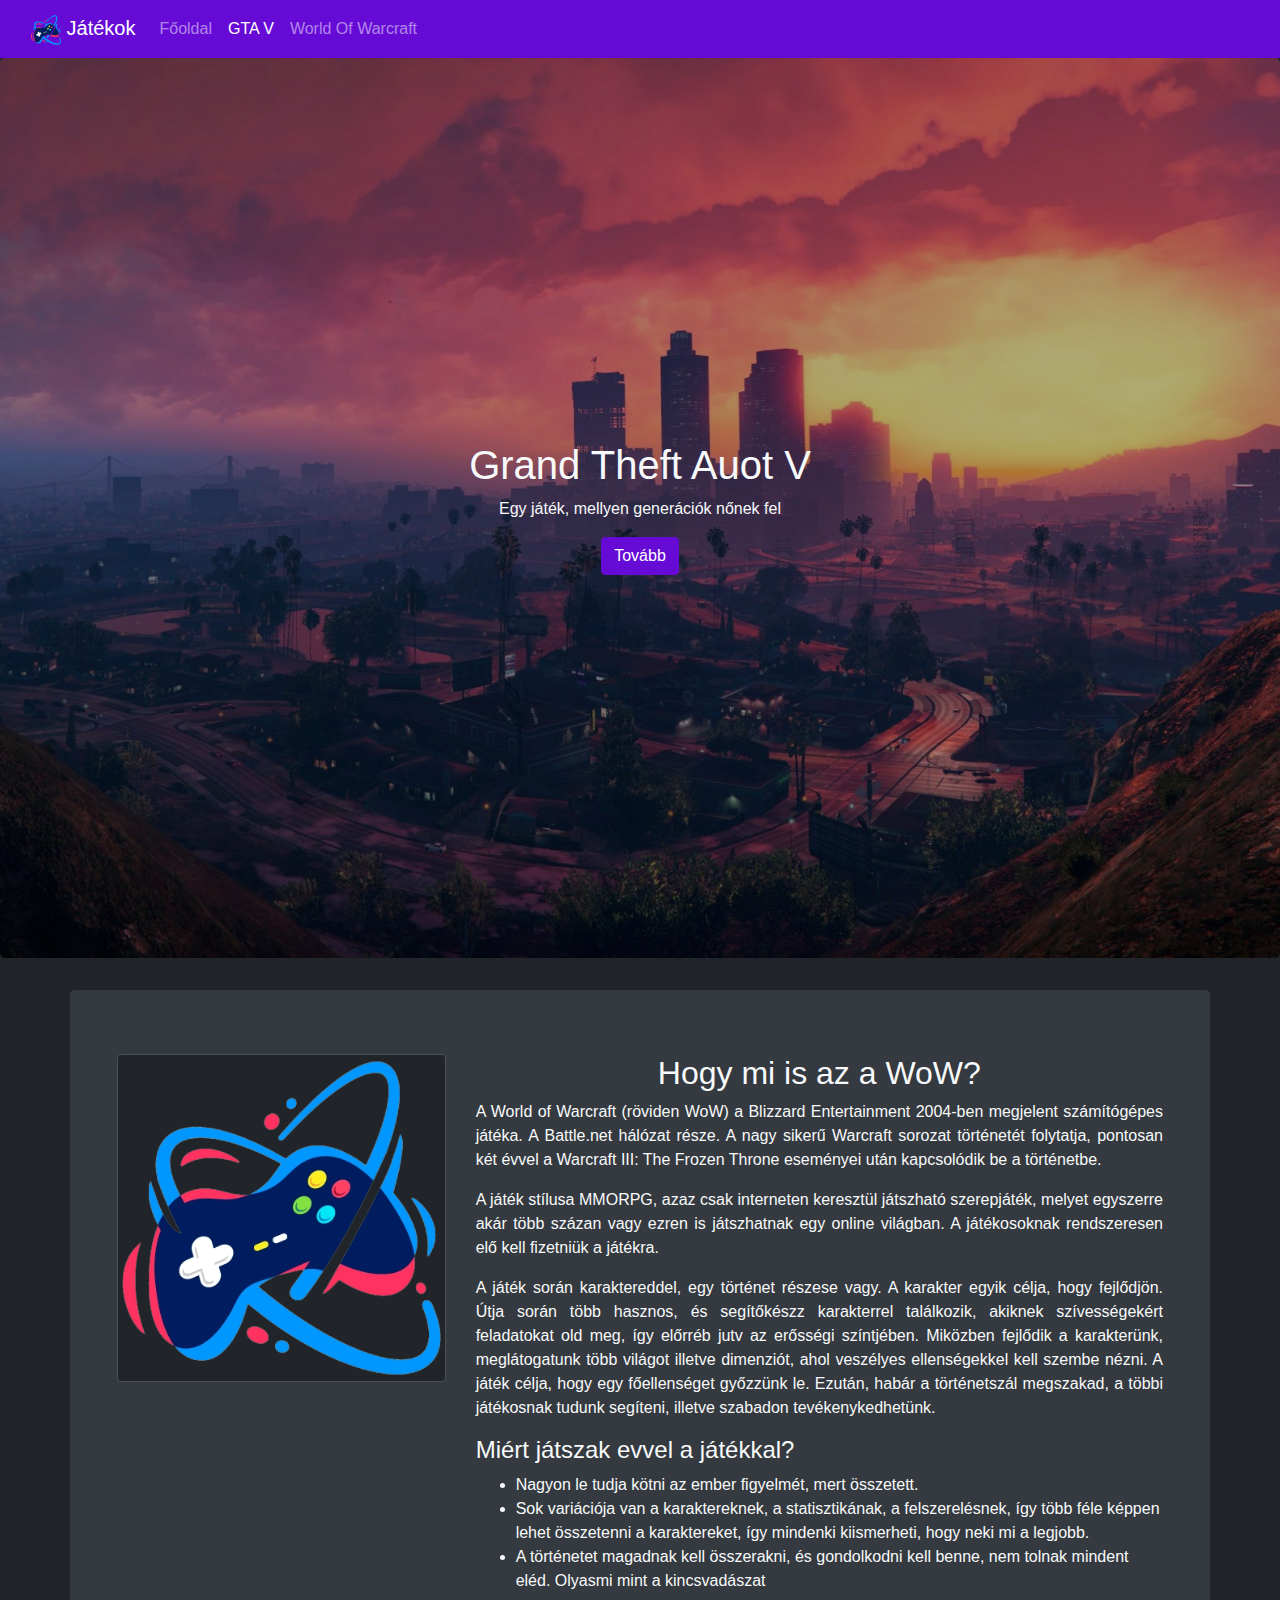
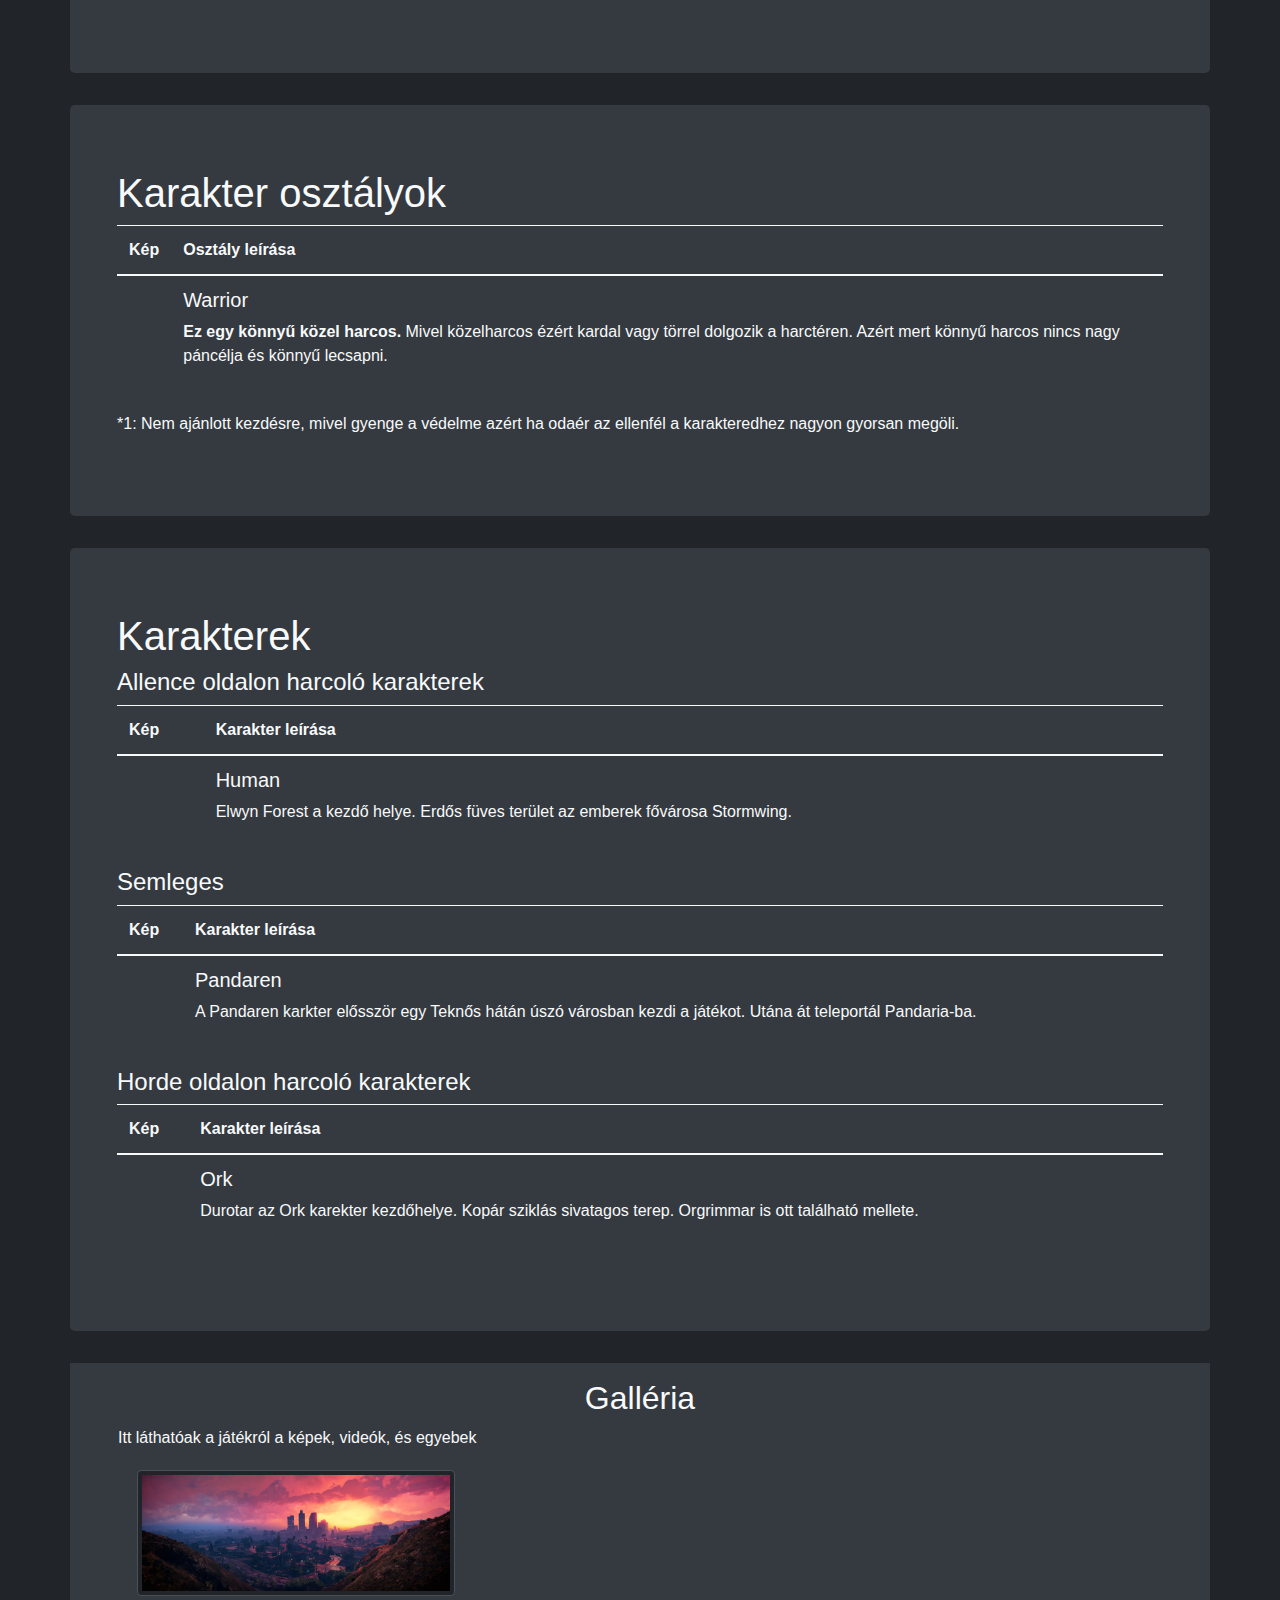
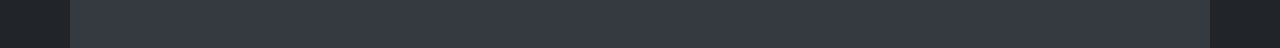
==== gta.html @ 35890892 "WoW ready, staring the GTA" ====
<!DOCTYPE html>
<html lang="en">

<head>
    <meta charset="UTF-8">
    <meta http-equiv="X-UA-Compatible" content="IE=edge">
    <meta name="viewport" content="width=device-width, initial-scale=1.0">
    <title>Index</title>
    <link rel="stylesheet" href="sources/css/custom-bootstrap.css">
    <!-- <link href="https://cdn.jsdelivr.net/npm/bootstrap@5.2.0-beta1/dist/css/bootstrap.min.css" rel="stylesheet" integrity="sha384-0evHe/X+R7YkIZDRvuzKMRqM+OrBnVFBL6DOitfPri4tjfHxaWutUpFmBp4vmVor" crossorigin="anonymous"> -->
    <link rel="stylesheet" href="sources/css/index.css">
    <link rel="stylesheet" href="sources/css/tatarV1.css">
    <style>
        header {
            background-image: linear-gradient(rgba(0, 0, 0, 0.327), rgba(0, 0, 0, 0.3)), url(sources/img/gtaHeader.jpg);
            background-repeat: no-repeat;
            background-size: cover;
            background-position-x: center;
            background-position-y: center;

        }
    </style>
</head>

<body>
    <nav class="navbar navbar-dark navbar-expand-lg bg-primary">
        <div class="container-fluid">
            <a class="navbar-brand" href="index.html">
                <img src="sources/img/logo.png" alt="Logo" width="30" height="30" class="rounded-3">
                Játékok
            </a>
            <button class="navbar-toggler" type="button" data-bs-toggle="collapse" data-bs-target="#navbarNav"
                aria-controls="navbarNav" aria-expanded="false" aria-label="Toggle navigation">
                <span class="navbar-toggler-icon"></span>
            </button>
            <div class="collapse navbar-collapse" id="navbarNav">
                <ul class="navbar-nav">
                    <li class="nav-item">
                        <a class="nav-link" aria-current="page" href="index.html">Főoldal</a>
                    </li>
                    <li class="nav-item">
                        <a class="nav-link active" href="gta.html">GTA V</a>
                    </li>
                    <li class="nav-item">
                        <a class="nav-link" href="wow.html">World Of Warcraft</a>
                    </li>
                </ul>
            </div>
        </div>
    </nav>
    <header id="header" class="d-flex jumbotron opacity-0 align-items-center">
        <div class="text-center d-block m-auto">
            <h1>Grand Theft Auot V</h1>
            <p>
                Egy játék, mellyen generációk nőnek fel
            </p>
            <a name="" id="" class="btn btn-primary color-white" href="#main" role="button">Tovább</a>
        </div>
    </header>
    <main class="container" id="main">
        <section class="row jumbotron">
            <div class="col-lg-4 col-12">
                <img src="sources/img/logo.png" alt="img" class="img-thumbnail d-flex m-auto">
            </div>
            <div class="col-lg-8 col-12">
                <h2 class="text-center">Hogy mi is az a WoW?</h2>
                <p class="text-justify">
                    A World of Warcraft (röviden WoW) a Blizzard Entertainment 2004-ben megjelent számítógépes játéka. A
                    Battle.net hálózat része. A nagy sikerű Warcraft sorozat történetét folytatja, pontosan két évvel a
                    Warcraft III: The Frozen Throne eseményei után kapcsolódik be a történetbe.
                </p>
                <p class="text-justify">
                    A játék stílusa MMORPG, azaz csak interneten keresztül játszható szerepjáték, melyet egyszerre akár
                    több százan vagy ezren is játszhatnak egy online világban. A játékosoknak rendszeresen elő kell
                    fizetniük a játékra.
                </p>
                <p class="text-justify">

                    A játék során karaktereddel, egy történet részese vagy. A karakter egyik célja, hogy fejlődjön. Útja során több
                    hasznos, és segítőkészz karakterrel találkozik, akiknek szívességekért feladatokat old meg, így előrréb
                    jutv az erősségi színtjében. Miközben fejlődik a karakterünk, meglátogatunk több világot illetve
                    dimenziót, ahol veszélyes ellenségekkel kell szembe nézni. A játék célja, hogy egy főellenséget
                    győzzünk le. Ezután, habár a történetszál megszakad, a többi játékosnak tudunk segíteni, illetve
                    szabadon tevékenykedhetünk.

                </p>
                <h4>Miért játszak evvel a játékkal?</h4>
                <ul>
                    <li>Nagyon le tudja kötni az ember figyelmét, mert összetett.</li>
                    <li>Sok variációja van a karaktereknek, a statisztikának, a felszerelésnek, így több féle képpen
                        lehet összetenni a karaktereket, így mindenki kiismerheti, hogy neki mi a legjobb.</li>
                    <li>A történetet magadnak kell összerakni, és gondolkodni kell benne, nem tolnak mindent eléd.
                        Olyasmi mint a kincsvadászat</li>
                </ul>
            </div>
        </section>
        <section class="row bg-dark2 jumbotron">
            <div class="col">
                <h1>
                    Karakter osztályok
                </h1>
                <table class="table">
                    <thead>
                        <tr>
                            <th scope="col">Kép</th>
                            <th scope="col">Osztály leírása</th>
                        </tr>
                    </thead>
                    <tbody id="tBodyClass">
                        <!-- JavascriptAutofil -->
                    </tbody>
                </table>
                <p>
                    *1: Nem ajánlott kezdésre, mivel gyenge a védelme azért ha odaér az ellenfél a karakteredhez nagyon gyorsan megöli.
                </p>
            </div>
        </section>
        <section class="row bg-dark2 mt-4 jumbotron">
            <div class="col">
                <h1>
                    Karakterek
                </h1>
                <h4>
                    Allence oldalon harcoló karakterek
                </h4>
                <table class="table">
                    <thead>
                        <tr>
                            <th scope="col">Kép</th>
                            <th scope="col">Karakter leírása</th>
                        </tr>
                    </thead>
                    <tbody id="tBodyCharactersA">
                        <!-- JavascriptAutofil -->
                    </tbody>
                </table>
                <h4>
                    Semleges
                </h4>
                <table class="table">
                    <thead>
                        <tr>
                            <th scope="col">Kép</th>
                            <th scope="col">Karakter leírása</th>
                        </tr>
                    </thead>
                    <tbody id="tBodyCharactersN">
                        <!-- JavascriptAutofil -->
                    </tbody>
                </table>
                <h4>
                    Horde oldalon harcoló karakterek
                </h4>
                <table class="table">
                    <thead>
                        <tr>
                            <th scope="col">Kép</th>
                            <th scope="col">Karakter leírása</th>
                        </tr>
                    </thead>
                    <tbody id="tBodyCharactersH">
                        <!-- JavascriptAutofil -->
                    </tbody>
                </table>
            </div>
        </section>
        <section class="row bg-dark2 mt-2">
            <div class="col-12 bg-dark2 px-5 py-3 jumbotron">
                <h2 class="text-center">Galléria</h2>
                <p class="text-justify">
                    Itt láthatóak a játékról a képek, videók, és egyebek
                </p>
                <div class="container">
                    <div class="row">
                        <div class="col-12 col-md-6 col-lg-4 m-1">
                            <div class="d-block h-100">
                                <img src="sources/img/gtaHeader.jpg" alt="img" class="img-thumbnail">
                            </div>
                        </div>
                    </div>
                </div>
            </div>
        </section>
    </main>
    <script src="sources/js/bootstrap.js"></script>
    <script src="sources/js/tatar.js"></script>
    <script>
        var classok = [
                {
                    h5: "Warrior",
                    p: `<strong> Ez egy könnyű közel harcos.</strong> Mivel közelharcos ézért kardal vagy törrel dolgozik a
                    harctéren. Azért mert könnyű harcos nincs nagy páncélja és könnyű lecsapni.`,
                    img: "Warrior.png"
                },
                
            ]
        var karakterek = {
            allence: [
                {
                    h5: "Human",
                    p: `Elwyn Forest a kezdő helye. Erdős füves terület az emberek fővárosa Stormwing.`,
                    img: "Human.png"
                },
                
            ],
            horde: [
                {
                        h5: "Ork",
                        p: `Durotar az Ork karekter kezdőhelye. Kopár sziklás sivatagos terep. Orgrimmar is ott található mellete.`,
                        img: "Ork.png"
                },
            ],
            semleges: [
                {
                        h5: "Pandaren",
                        p: `A Pandaren karkter elősször egy Teknős hátán úszó városban kezdi a játékot. Utána át teleportál Pandaria-ba.`,
                        img: "Pandaren.png"
                },
            ]
        }
        function fillTable(tbodyID, data, imgUrl) {
            const tBodySelected = document.querySelector(("#"+tbodyID))
            for (let i = 0; i < data.length; i++) {
                const e = data[i];
                //console.log(e)
                tBodySelected.innerHTML += `
                    <tr>
                        <th scope="row"><img src="${imgUrl+e.img}" alt="" class="img-fluid" width="170px"></th>
                        <td>
                            <h5>${e.h5}</h5>
                            <p>${e.p}</p>
                        </td>
                    </tr>
                `;
            }
        }
        fillTable("tBodyClass", classok, "sources/img/wow/class/");
        fillTable("tBodyCharactersA", karakterek.allence, "sources/img/wow/class/Alliance/");
        fillTable("tBodyCharactersN", karakterek.semleges, "sources/img/wow/class/semleges/");
        fillTable("tBodyCharactersH", karakterek.horde, "sources/img/wow/class/horde/");
    </script>
</body>

</html>
---- sources/css/index.css ----
.q {
    border-radius: 20px;
    text-align: center;
}

.e {
    border-radius: 20px;
    text-align: center;
}

.r {
    border-radius: 20px;
    text-align: center;
}

.k {
    background-color: rgb(138, 138, 138);
    height: 400px;
}

.h {
    background-color: rgb(80, 80, 80);
    height: 400px;
}

.l {
    background-color: rgb(44, 44, 44);
    height: 400px;
}

.t {}
---- sources/css/tatarV1.css ----
a:gomb {
    background: rgb(255, 0, 0);
    background: -webkit-gradient(linear, left top, right top, from(rgb(255, 0, 0)), to(rgb(255, 255, 0)));
    background: linear-gradient(to right, rgb(255, 0, 0) 0%, rgb(255, 255, 0) 100%);
    filter: progid:DXImageTransform.Microsoft.gradient(startColorstr='rgb(255, 0, 0)', endColorstr='rgb(255, 255, 0)', GradientType=0);
    color: #fff;
    text-decoration: none;
    display: table;
    padding: 16px 45px;
    border-radius: 5px;
    font-family: "Montserrat", sans-serif;
    font-size: 14px;
    margin: 20px auto;
    text-align: center;
}

header {
    background-image: linear-gradient(rgba(0, 0, 0, 0.327),rgba(0, 0, 0, 0.3)) , url(../img/gtaHeader.jpg);
    background-repeat: no-repeat;
    background-size: cover;
    background-position-x: center;
    background-position-y: center;
    
}

.bg-white {
    background-color: white;
}
.bg-dark2 {
    background-color: #343a40;
}
.color-white {
    color: white !important;
}
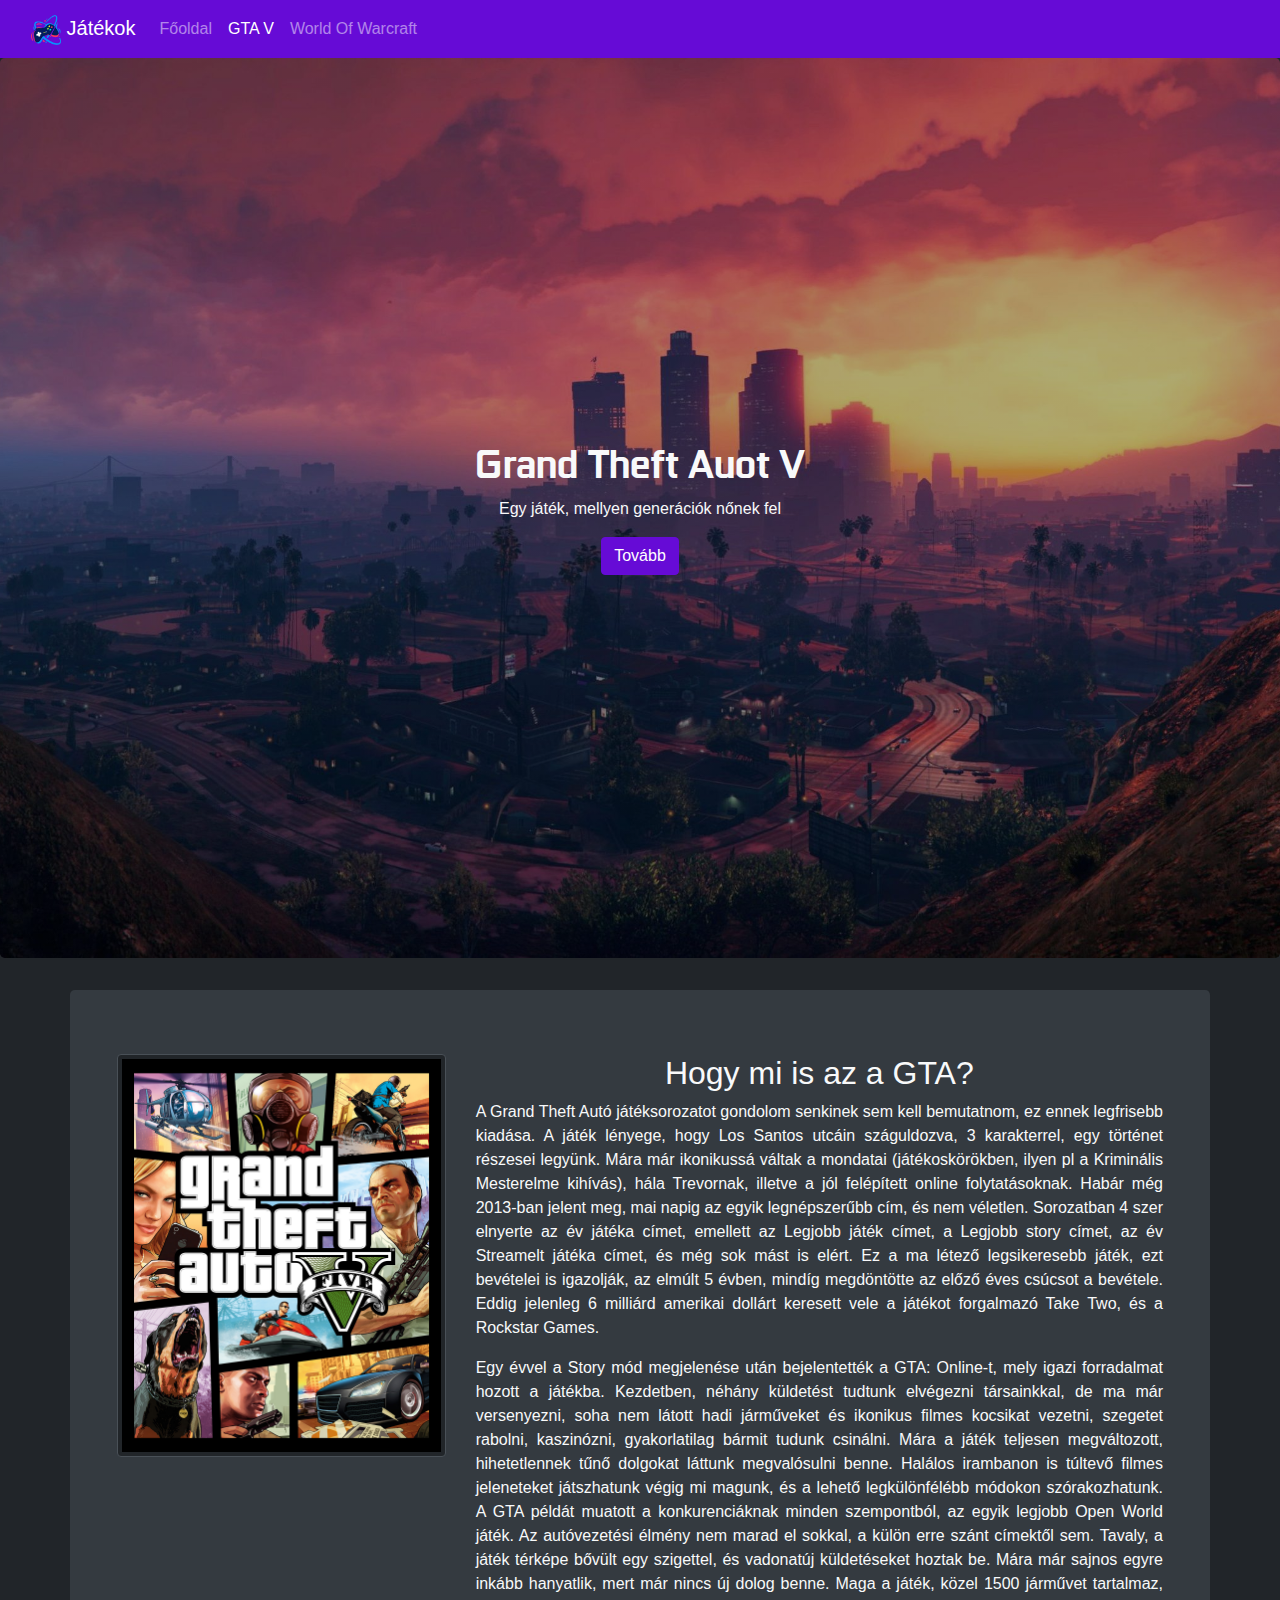
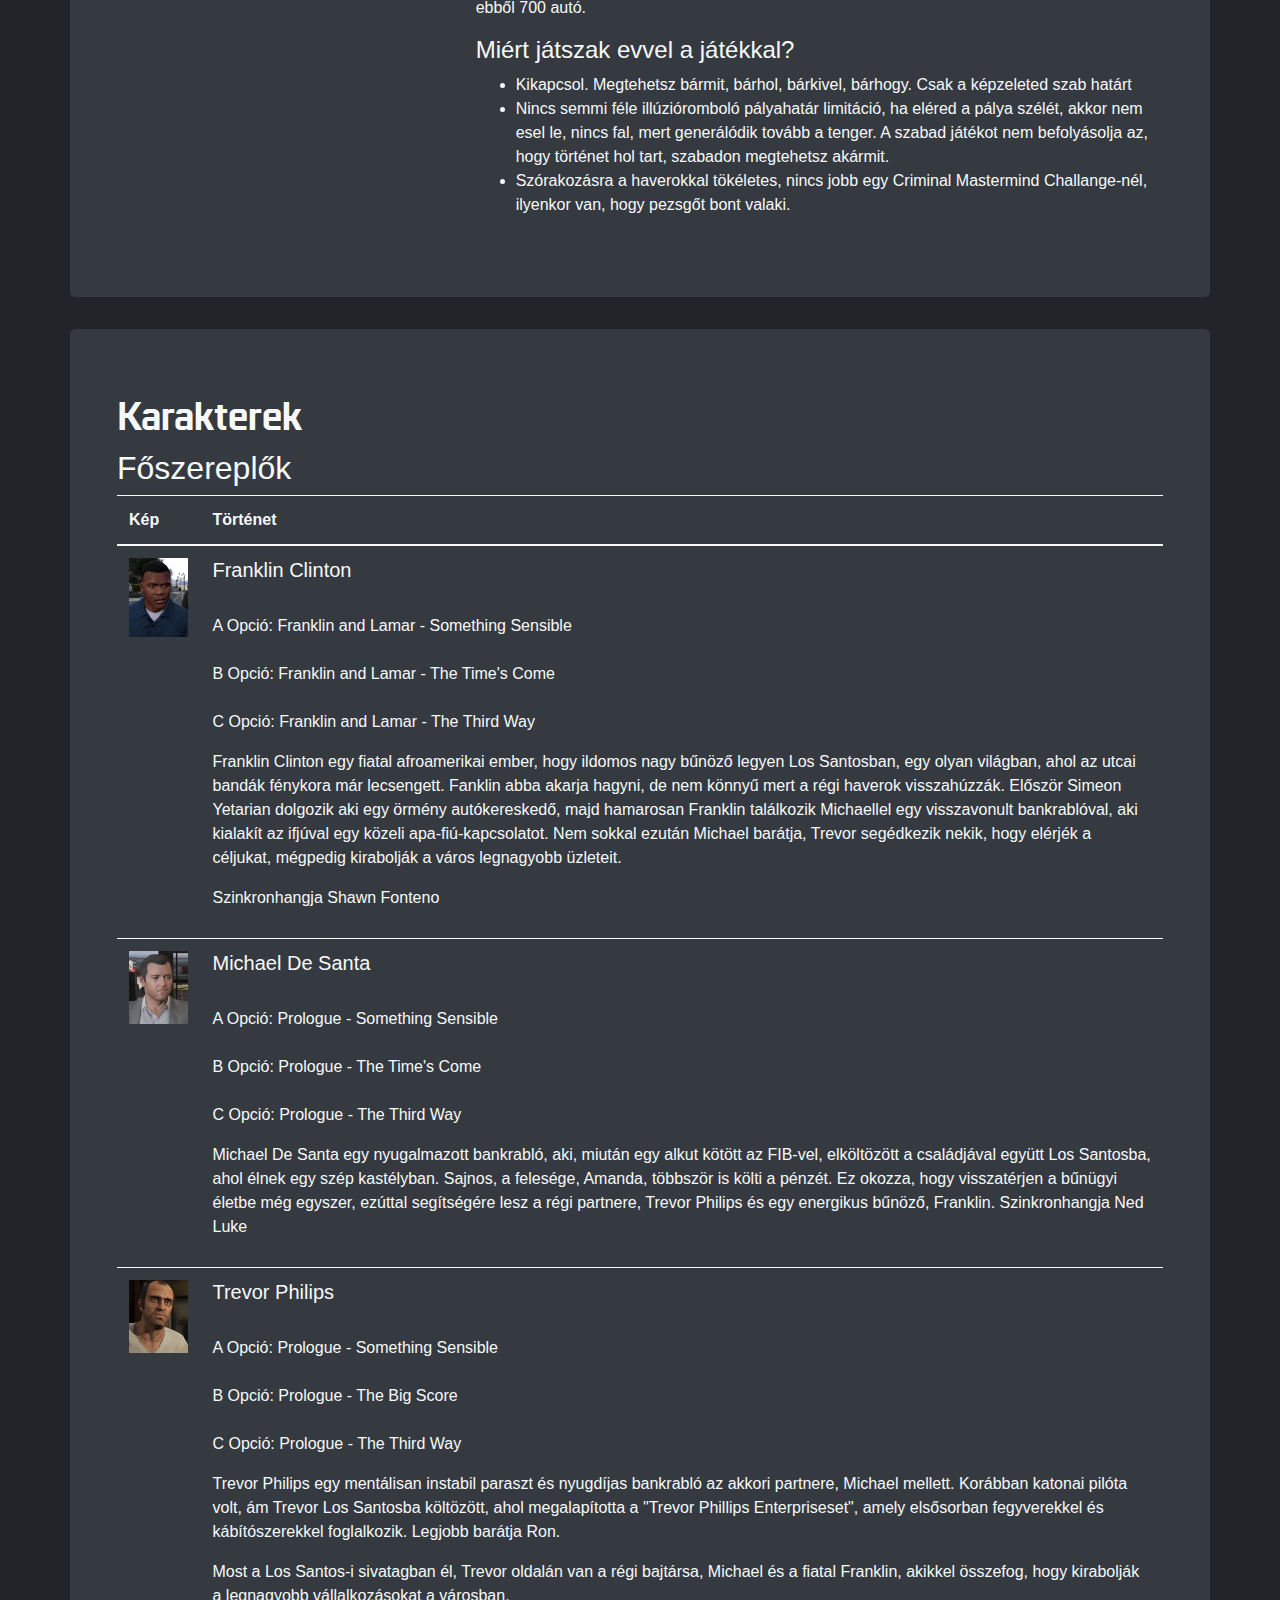
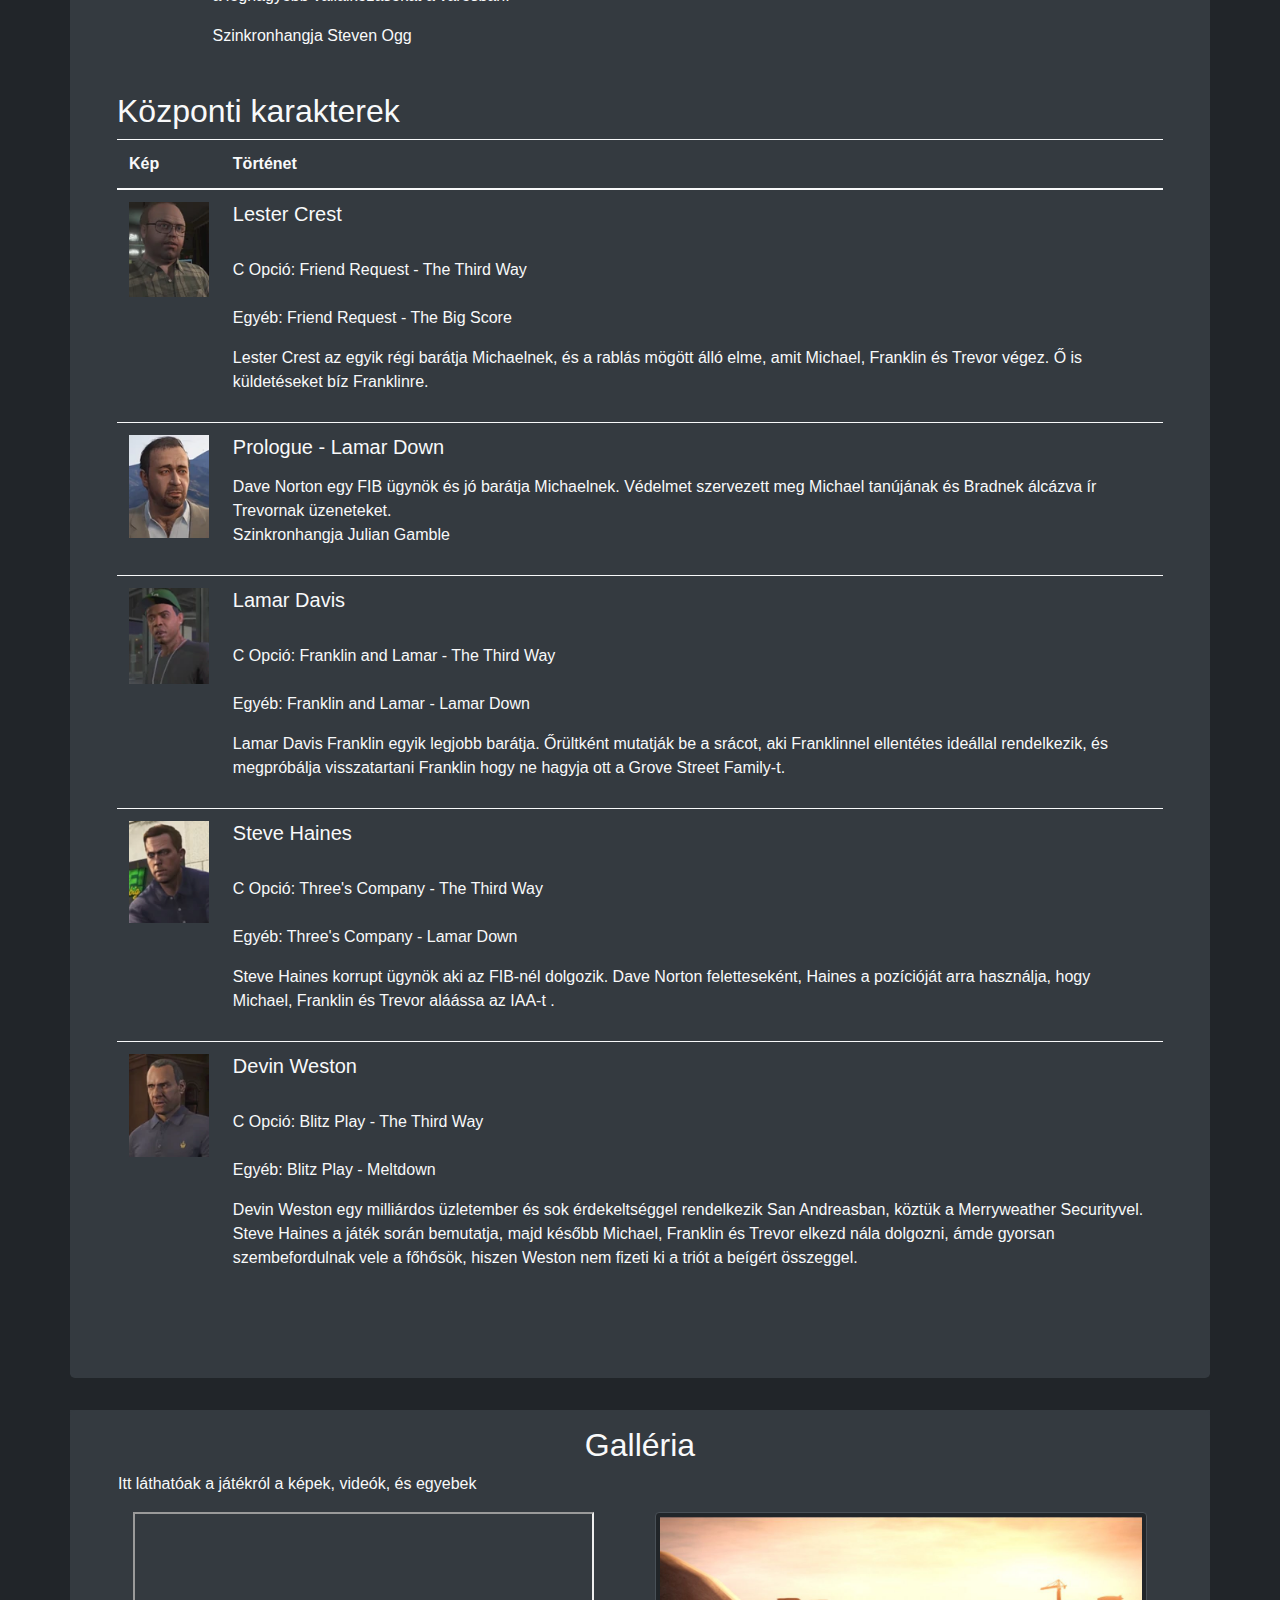
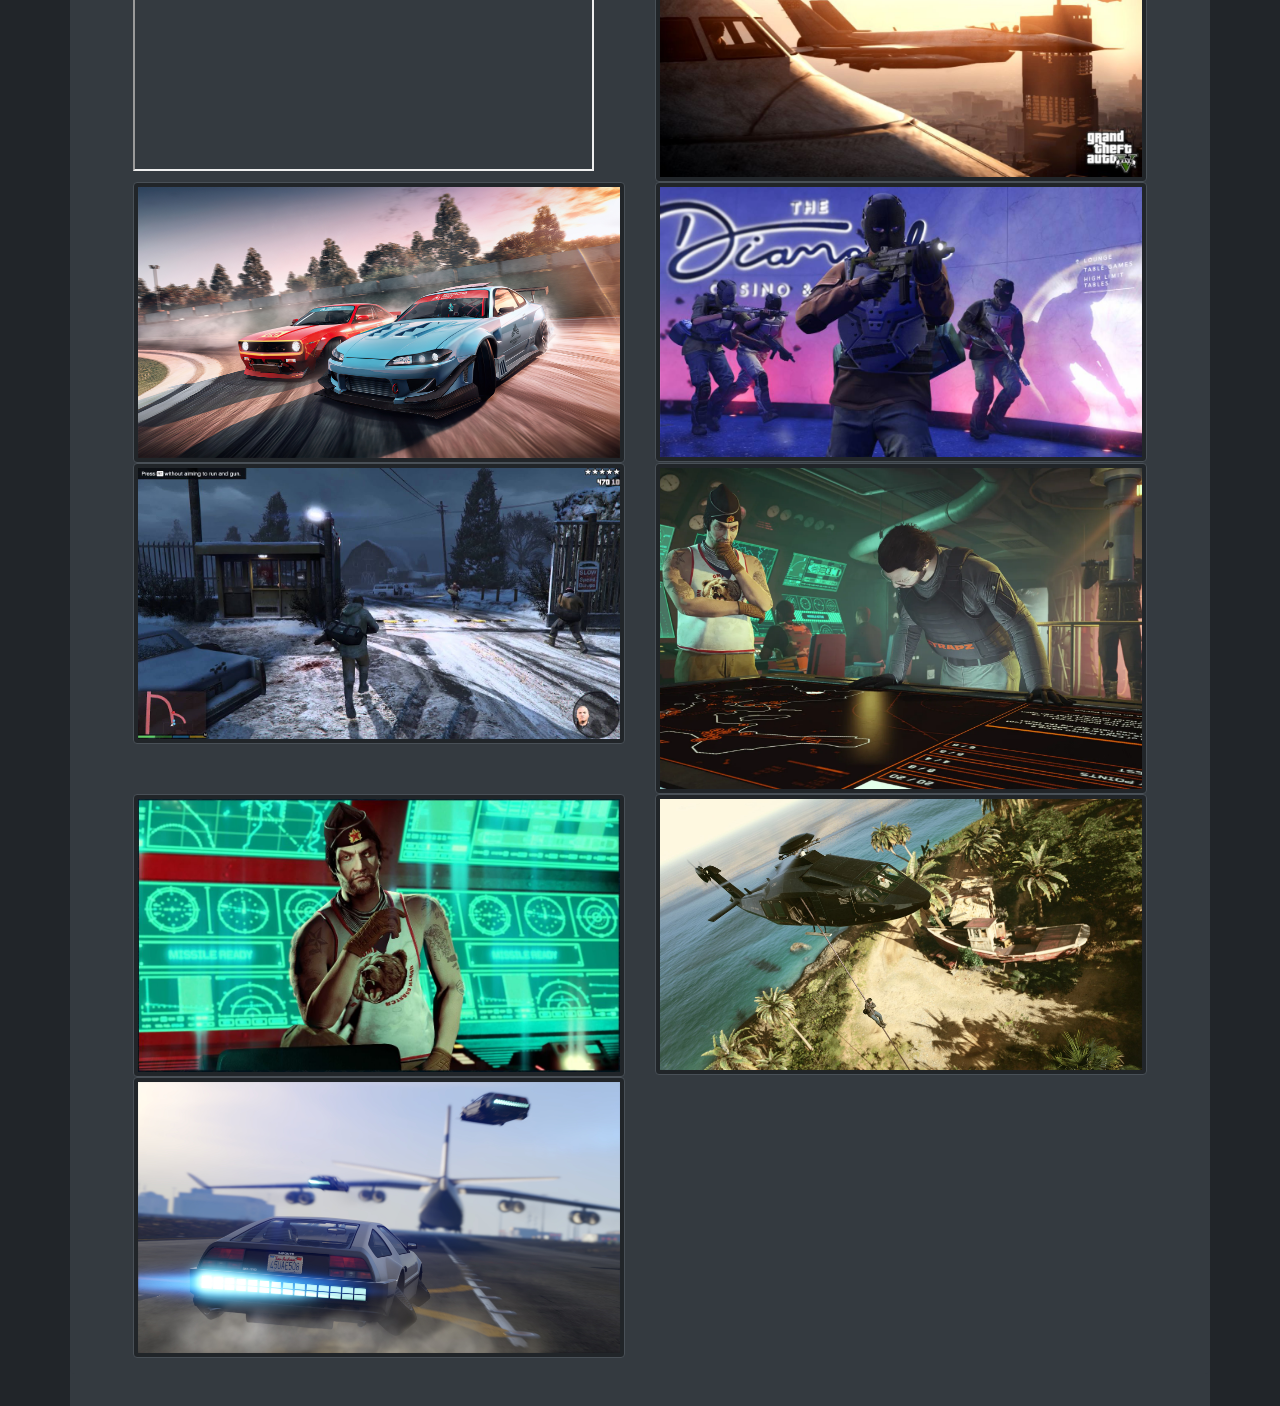
==== commit 0e6bf869: "Ready v01" ====
--- a/gta.html
+++ b/gta.html
@@ -60,110 +60,171 @@
     <main class="container" id="main">
         <section class="row jumbotron">
             <div class="col-lg-4 col-12">
-                <img src="sources/img/logo.png" alt="img" class="img-thumbnail d-flex m-auto">
+                <img src="sources/img/gta/gta5.jpg" alt="img" class="img-thumbnail d-flex m-auto">
             </div>
             <div class="col-lg-8 col-12">
-                <h2 class="text-center">Hogy mi is az a WoW?</h2>
+                <h2 class="text-center">Hogy mi is az a GTA?</h2>
                 <p class="text-justify">
-                    A World of Warcraft (röviden WoW) a Blizzard Entertainment 2004-ben megjelent számítógépes játéka. A
-                    Battle.net hálózat része. A nagy sikerű Warcraft sorozat történetét folytatja, pontosan két évvel a
-                    Warcraft III: The Frozen Throne eseményei után kapcsolódik be a történetbe.
+                    A Grand Theft Autó játéksorozatot gondolom senkinek sem kell bemutatnom, ez ennek legfrisebb kiadása. A játék lényege, hogy Los Santos utcáin száguldozva, 3 karakterrel, egy történet részesei legyünk. Mára már ikonikussá váltak a mondatai (játékoskörökben, ilyen pl a Kriminális Mesterelme kihívás), hála Trevornak, illetve a jól felépített online folytatásoknak. Habár még 2013-ban jelent meg, mai napig az egyik legnépszerűbb cím, és nem véletlen. Sorozatban 4 szer elnyerte az év játéka címet, emellett az Legjobb játék címet, a Legjobb story címet, az év Streamelt játéka címet, és még sok mást is elért. Ez a ma létező legsikeresebb játék, ezt bevételei is igazolják, az elmúlt 5 évben, mindíg megdöntötte az előző éves csúcsot a bevétele. Eddig jelenleg 6 milliárd amerikai dollárt keresett vele a játékot forgalmazó Take Two, és a Rockstar Games.
                 </p>
                 <p class="text-justify">
-                    A játék stílusa MMORPG, azaz csak interneten keresztül játszható szerepjáték, melyet egyszerre akár
-                    több százan vagy ezren is játszhatnak egy online világban. A játékosoknak rendszeresen elő kell
-                    fizetniük a játékra.
-                </p>
-                <p class="text-justify">
-
-                    A játék során karaktereddel, egy történet részese vagy. A karakter egyik célja, hogy fejlődjön. Útja során több
-                    hasznos, és segítőkészz karakterrel találkozik, akiknek szívességekért feladatokat old meg, így előrréb
-                    jutv az erősségi színtjében. Miközben fejlődik a karakterünk, meglátogatunk több világot illetve
-                    dimenziót, ahol veszélyes ellenségekkel kell szembe nézni. A játék célja, hogy egy főellenséget
-                    győzzünk le. Ezután, habár a történetszál megszakad, a többi játékosnak tudunk segíteni, illetve
-                    szabadon tevékenykedhetünk.
-
+                    Egy évvel a Story mód megjelenése után bejelentették a GTA: Online-t, mely igazi forradalmat hozott a játékba. Kezdetben, néhány küldetést tudtunk elvégezni társainkkal, de ma már versenyezni, soha nem látott hadi járműveket és ikonikus filmes kocsikat vezetni, szegetet rabolni, kaszinózni, gyakorlatilag bármit tudunk csinálni. Mára a játék teljesen megváltozott, hihetetlennek tűnő dolgokat láttunk megvalósulni benne. Halálos irambanon is túltevő filmes jeleneteket játszhatunk végig mi magunk, és a lehető legkülönfélébb módokon szórakozhatunk. A GTA példát muatott a konkurenciáknak minden szempontból, az egyik legjobb Open World játék. Az autóvezetési élmény nem marad el sokkal, a külön erre szánt címektől sem. Tavaly, a játék térképe bővült egy szigettel, és vadonatúj küldetéseket hoztak be. Mára már sajnos egyre inkább hanyatlik, mert már nincs új dolog benne. Maga a játék, közel 1500 járművet tartalmaz, ebből 700 autó.
                 </p>
                 <h4>Miért játszak evvel a játékkal?</h4>
                 <ul>
-                    <li>Nagyon le tudja kötni az ember figyelmét, mert összetett.</li>
-                    <li>Sok variációja van a karaktereknek, a statisztikának, a felszerelésnek, így több féle képpen
-                        lehet összetenni a karaktereket, így mindenki kiismerheti, hogy neki mi a legjobb.</li>
-                    <li>A történetet magadnak kell összerakni, és gondolkodni kell benne, nem tolnak mindent eléd.
-                        Olyasmi mint a kincsvadászat</li>
+                    <li>Kikapcsol. Megtehetsz bármit, bárhol, bárkivel, bárhogy. Csak a képzeleted szab határt</li>
+                    <li>Nincs semmi féle illúzióromboló pályahatár limitáció, ha eléred a pálya szélét, akkor nem esel le, nincs fal, mert generálódik tovább a tenger. A szabad játékot nem befolyásolja az, hogy történet hol tart, szabadon megtehetsz akármit.</li>
+                    <li>Szórakozásra a haverokkal tökéletes, nincs jobb egy Criminal Mastermind Challange-nél, ilyenkor van, hogy pezsgőt bont valaki.</li>
                 </ul>
             </div>
         </section>
         <section class="row bg-dark2 jumbotron">
             <div class="col">
                 <h1>
-                    Karakter osztályok
+                    Karakterek
                 </h1>
+                <h2>Főszereplők</h2>
                 <table class="table">
                     <thead>
                         <tr>
                             <th scope="col">Kép</th>
-                            <th scope="col">Osztály leírása</th>
+                            <th scope="col">Történet</th>
                         </tr>
                     </thead>
-                    <tbody id="tBodyClass">
-                        <!-- JavascriptAutofil -->
+                    <tbody>
+                        <tr>
+                            <th scope="row"><img src="sources/img/gta/karakterek/FranklinClinton-GTA5.png" alt="" class="img-fluid" width="170px"></th>
+                            <td>
+                                <h5>Franklin Clinton</h5>
+                                <p>
+                                    <br>A Opció: Franklin and Lamar - Something Sensible</br>
+                                    <br>B Opció: Franklin and Lamar - The Time's Come</br>
+                                    <br>C Opció: Franklin and Lamar - The Third Way</br>
+                                    <p>
+                                        Franklin Clinton egy fiatal afroamerikai ember, hogy ildomos nagy bűnöző legyen Los Santosban, egy olyan világban, ahol az utcai bandák fénykora már lecsengett. Fanklin abba akarja hagyni, de nem könnyű mert a régi haverok visszahúzzák. Először Simeon
+                                        Yetarian dolgozik aki egy örmény autókereskedő, majd hamarosan Franklin találkozik Michaellel egy visszavonult bankrablóval, aki kialakít az ifjúval egy közeli apa-fiú-kapcsolatot. Nem sokkal ezután Michael barátja, Trevor segédkezik
+                                        nekik, hogy elérjék a céljukat, mégpedig kirabolják a város legnagyobb üzleteit.
+                
+                
+                                        <p>Szinkronhangja Shawn Fonteno</p>
+                                    </p>
+                            </td>
+                        </tr>
+                        <tr>
+                            <th scope="row"><img src="sources/img/gta/karakterek/MichaelDeSanta.png" alt="" class="img-fluid" width="170px"></th>
+                            <td>
+                                <h5>Michael De Santa</h5>
+                                <p>
+                                    <br>A Opció: Prologue - Something Sensible</br>
+                                    <br>B Opció: Prologue - The Time's Come</br>
+                                    <br>C Opció: Prologue - The Third Way</br>
+                                    <p>
+                                        Michael De Santa egy nyugalmazott bankrabló, aki, miután egy alkut kötött az FIB-vel, elköltözött a családjával együtt Los Santosba, ahol élnek egy szép kastélyban. Sajnos, a felesége, Amanda, többször is költi a pénzét. Ez okozza, hogy visszatérjen a
+                                        bűnügyi életbe még egyszer, ezúttal segítségére lesz a régi partnere, Trevor Philips és egy energikus bűnöző, Franklin. Szinkronhangja Ned Luke
+                                    </p>
+                                </p>
+                            </td>
+                        </tr>
+                        <tr>
+                            <th scope="row"><img src="sources/img/gta/karakterek/TrevorPhilips-GTA5.png" alt="" class="img-fluid" width="170px"></th>
+                            <td>
+                                <h5>Trevor Philips</h5>
+                                <p>
+                                    <br>A Opció: Prologue - Something Sensible</br>
+                                    <br>B Opció: Prologue - The Big Score</br>
+                                    <br>C Opció: Prologue - The Third Way</br>
+                                    <p>
+                                        Trevor Philips egy mentálisan instabil paraszt és nyugdíjas bankrabló az akkori partnere, Michael mellett. Korábban katonai pilóta volt, ám Trevor Los Santosba költözött, ahol megalapította a "Trevor Phillips Enterpriseset", amely elsősorban fegyverekkel
+                                        és kábítószerekkel foglalkozik. Legjobb barátja Ron.
+                
+                                        <p>Most a Los Santos-i sivatagban él, Trevor oldalán van a régi bajtársa, Michael és a fiatal Franklin, akikkel összefog, hogy kirabolják a legnagyobb vállalkozásokat a városban.</p>
+                
+                                        <p>Szinkronhangja Steven Ogg</p>
+                                    </p>
+                                </p>
+                            </td>
+                        </tr>
                     </tbody>
                 </table>
-                <p>
-                    *1: Nem ajánlott kezdésre, mivel gyenge a védelme azért ha odaér az ellenfél a karakteredhez nagyon gyorsan megöli.
-                </p>
-            </div>
-        </section>
-        <section class="row bg-dark2 mt-4 jumbotron">
-            <div class="col">
-                <h1>
-                    Karakterek
-                </h1>
-                <h4>
-                    Allence oldalon harcoló karakterek
-                </h4>
+                <h2>Központi karakterek</h2>
                 <table class="table">
                     <thead>
                         <tr>
                             <th scope="col">Kép</th>
-                            <th scope="col">Karakter leírása</th>
+                            <th scope="col">Történet</th>
                         </tr>
                     </thead>
-                    <tbody id="tBodyCharactersA">
-                        <!-- JavascriptAutofil -->
+                    <tbody>
+                        <tr>
+                            <th scope="row"><img src="sources/img/gta/karakterek/LesterCrest-GTA5.png" alt="" class="img-fluid" width="170px"></th>
+                            <td>
+                                <h5>Lester Crest</h5>
+                                <p>
+                                    <br>C Opció: Friend Request - The Third Way</br>
+                                    <br>Egyéb: Friend Request - The Big Score</br>
+                                    <p>
+                                        Lester Crest az egyik régi barátja Michaelnek, és a rablás mögött álló elme, amit Michael, Franklin és Trevor végez. Ő is küldetéseket bíz Franklinre.
+                                    </p>
+                                </p>
+                            </td>
+                        </tr>
+                        <tr>
+                            <th scope="row"><img src="sources/img/gta/karakterek/Dave-GTA5.png" alt="" class="img-fluid" width="170px"></th>
+                            <td>
+                                <h5>Prologue - Lamar Down</h5>
+                                <p>
+                                    <p>
+                                        Dave Norton egy FIB ügynök és jó barátja Michaelnek. Védelmet szervezett meg Michael tanújának és Bradnek álcázva ír Trevornak üzeneteket. <br> Szinkronhangja Julian Gamble
+                                    </p>
+                                </p>
+                            </td>
+                        </tr>
+                        <tr>
+                            <th scope="row"><img src="sources/img/gta/karakterek/100px-LamarDavis-GTA5-1-.png" alt="" class="img-fluid" width="170px"></th>
+                            <td>
+                                <h5>Lamar Davis</h5>
+                                <p>
+                                    <br>C Opció: Franklin and Lamar - The Third Way</br>
+                                    <br>Egyéb: Franklin and Lamar - Lamar Down</br>
+                                    <p>
+                                        Lamar Davis Franklin egyik legjobb barátja. Őrültként mutatják be a srácot, aki Franklinnel ellentétes ideállal rendelkezik, és megpróbálja visszatartani Franklin hogy ne hagyja ott a Grove Street Family-t.
+                                    </p>
+                                </p>
+                            </td>
+                        </tr>
+                        <tr>
+                            <th scope="row"><img src="sources/img/gta/karakterek/100px-SteveHaines-GTA5-1-.png" alt="" class="img-fluid" width="170px"></th>
+                            <td>
+                                <h5>Steve Haines</h5>
+                                <p>
+                                    <br>C Opció: Three's Company - The Third Way</br>
+                                    <br>Egyéb: Three's Company - Lamar Down</br>
+                                    <p>
+                                        Steve Haines korrupt ügynök aki az FIB-nél dolgozik. Dave Norton feletteseként, Haines a pozícióját arra használja, hogy Michael, Franklin és Trevor aláássa az IAA-t .
+                                    </p>
+                                </p>
+                            </td>
+                        </tr>
+                        <tr>
+                            <th scope="row"><img src="sources/img/gta/karakterek/369px-DevinWeston-GTA5-1-.png" alt="" class="img-fluid" width="170px"></th>
+                            <td>
+                                <h5>Devin Weston</h5>
+                                <p>
+                                    <br>C Opció: Blitz Play - The Third Way</br>
+                                    <br>Egyéb: Blitz Play - Meltdown</br>
+                                    <p>
+                                        Devin Weston egy milliárdos üzletember és sok érdekeltséggel rendelkezik San Andreasban, köztük a Merryweather Securityvel. Steve Haines a játék során bemutatja, majd később Michael, Franklin és Trevor elkezd nála dolgozni, ámde gyorsan szembefordulnak
+                                        vele a főhősök, hiszen Weston nem fizeti ki a triót a beígért összeggel.
+                                    </p>
+                                </p>
+                            </td>
+                        </tr>
                     </tbody>
                 </table>
-                <h4>
-                    Semleges
-                </h4>
-                <table class="table">
-                    <thead>
-                        <tr>
-                            <th scope="col">Kép</th>
-                            <th scope="col">Karakter leírása</th>
-                        </tr>
-                    </thead>
-                    <tbody id="tBodyCharactersN">
-                        <!-- JavascriptAutofil -->
-                    </tbody>
-                </table>
-                <h4>
-                    Horde oldalon harcoló karakterek
-                </h4>
-                <table class="table">
-                    <thead>
-                        <tr>
-                            <th scope="col">Kép</th>
-                            <th scope="col">Karakter leírása</th>
-                        </tr>
-                    </thead>
-                    <tbody id="tBodyCharactersH">
-                        <!-- JavascriptAutofil -->
-                    </tbody>
-                </table>
             </div>
         </section>
+
+
         <section class="row bg-dark2 mt-2">
             <div class="col-12 bg-dark2 px-5 py-3 jumbotron">
                 <h2 class="text-center">Galléria</h2>
@@ -172,9 +233,49 @@
                 </p>
                 <div class="container">
                     <div class="row">
-                        <div class="col-12 col-md-6 col-lg-4 m-1">
-                            <div class="d-block h-100">
-                                <img src="sources/img/gtaHeader.jpg" alt="img" class="img-thumbnail">
+                        <div class="col-12 col-md-12 col-lg-6">
+                            <iframe class="img-fluid"
+                                src="https://www.youtube.com/embed/Suu5dTLKjoM">
+                            </iframe>
+                        </div>
+                        <div class="col-12 col-md-12 col-lg-6">
+                            <div class="d-block">
+                                <img src="sources/img/gta/gallery/wpp1.jpg" alt="img" class="img-thumbnail">
+                            </div>
+                        </div>
+                        <div class="col-12 col-md-12 col-lg-6">
+                            <div class="d-block">
+                                <img src="sources/img/gta/gallery/wpp2.jpg" alt="img" class="img-thumbnail">
+                            </div>
+                        </div>
+                        <div class="col-12 col-md-12 col-lg-6">
+                            <div class="d-block">
+                                <img src="sources/img/gta/gallery/wpp3.jpg" alt="img" class="img-thumbnail">
+                            </div>
+                        </div>
+                        <div class="col-12 col-md-12 col-lg-6">
+                            <div class="d-block">
+                                <img src="sources/img/gta/gallery/wpp4.jpg" alt="img" class="img-thumbnail">
+                            </div>
+                        </div>
+                        <div class="col-12 col-md-12 col-lg-6">
+                            <div class="d-block">
+                                <img src="sources/img/gta/gallery/wpp5.webp" alt="img" class="img-thumbnail">
+                            </div>
+                        </div>
+                        <div class="col-12 col-md-12 col-lg-6">
+                            <div class="d-block">
+                                <img src="sources/img/gta/gallery/wpp6.jpg" alt="img" class="img-thumbnail">
+                            </div>
+                        </div>
+                        <div class="col-12 col-md-12 col-lg-6">
+                            <div class="d-block">
+                                <img src="sources/img/gta/gallery/wpp7.jpg" alt="img" class="img-thumbnail">
+                            </div>
+                        </div>
+                        <div class="col-12 col-md-12 col-lg-6">
+                            <div class="d-block">
+                                <img src="sources/img/gta/gallery/wpp8.jpg" alt="img" class="img-thumbnail">
                             </div>
                         </div>
                     </div>
@@ -185,39 +286,6 @@
     <script src="sources/js/bootstrap.js"></script>
     <script src="sources/js/tatar.js"></script>
     <script>
-        var classok = [
-                {
-                    h5: "Warrior",
-                    p: `<strong> Ez egy könnyű közel harcos.</strong> Mivel közelharcos ézért kardal vagy törrel dolgozik a
-                    harctéren. Azért mert könnyű harcos nincs nagy páncélja és könnyű lecsapni.`,
-                    img: "Warrior.png"
-                },
-                
-            ]
-        var karakterek = {
-            allence: [
-                {
-                    h5: "Human",
-                    p: `Elwyn Forest a kezdő helye. Erdős füves terület az emberek fővárosa Stormwing.`,
-                    img: "Human.png"
-                },
-                
-            ],
-            horde: [
-                {
-                        h5: "Ork",
-                        p: `Durotar az Ork karekter kezdőhelye. Kopár sziklás sivatagos terep. Orgrimmar is ott található mellete.`,
-                        img: "Ork.png"
-                },
-            ],
-            semleges: [
-                {
-                        h5: "Pandaren",
-                        p: `A Pandaren karkter elősször egy Teknős hátán úszó városban kezdi a játékot. Utána át teleportál Pandaria-ba.`,
-                        img: "Pandaren.png"
-                },
-            ]
-        }
         function fillTable(tbodyID, data, imgUrl) {
             const tBodySelected = document.querySelector(("#"+tbodyID))
             for (let i = 0; i < data.length; i++) {
@@ -234,10 +302,6 @@
                 `;
             }
         }
-        fillTable("tBodyClass", classok, "sources/img/wow/class/");
-        fillTable("tBodyCharactersA", karakterek.allence, "sources/img/wow/class/Alliance/");
-        fillTable("tBodyCharactersN", karakterek.semleges, "sources/img/wow/class/semleges/");
-        fillTable("tBodyCharactersH", karakterek.horde, "sources/img/wow/class/horde/");
     </script>
 </body>
 
--- a/sources/css/tatarV1.css
+++ b/sources/css/tatarV1.css
@@ -1,21 +1,14 @@
-a:gomb {
-    background: rgb(255, 0, 0);
-    background: -webkit-gradient(linear, left top, right top, from(rgb(255, 0, 0)), to(rgb(255, 255, 0)));
-    background: linear-gradient(to right, rgb(255, 0, 0) 0%, rgb(255, 255, 0) 100%);
-    filter: progid:DXImageTransform.Microsoft.gradient(startColorstr='rgb(255, 0, 0)', endColorstr='rgb(255, 255, 0)', GradientType=0);
-    color: #fff;
-    text-decoration: none;
-    display: table;
-    padding: 16px 45px;
-    border-radius: 5px;
-    font-family: "Montserrat", sans-serif;
-    font-size: 14px;
-    margin: 20px auto;
-    text-align: center;
+@font-face {
+    font-family: AsROG;
+    src: url(../fonts/AsusRog-Regular_2.ttf);
+}
+@font-face {
+    font-family: GeforceBold;
+    src: url(../fonts/GeforceBold.ttf);
 }
 
 header {
-    background-image: linear-gradient(rgba(0, 0, 0, 0.327),rgba(0, 0, 0, 0.3)) , url(../img/gtaHeader.jpg);
+    background-image: linear-gradient(rgba(0, 0, 0, 0.327),rgba(0, 0, 0, 0.3)) , url(../img/rog/wpp2.jpg);
     background-repeat: no-repeat;
     background-size: cover;
     background-position-x: center;
@@ -31,4 +24,22 @@
 }
 .color-white {
     color: white !important;
+}
+
+iframe {
+    height: 16.2rem !important;
+    width: 28.8rem !important;
+}
+
+h1:first-child {
+    font-family: GeforceBold;
+}
+
+.tmb {
+    font-family: AsROG;
+    color: aqua;
+}
+
+.green {
+    color: greenyellow;
 }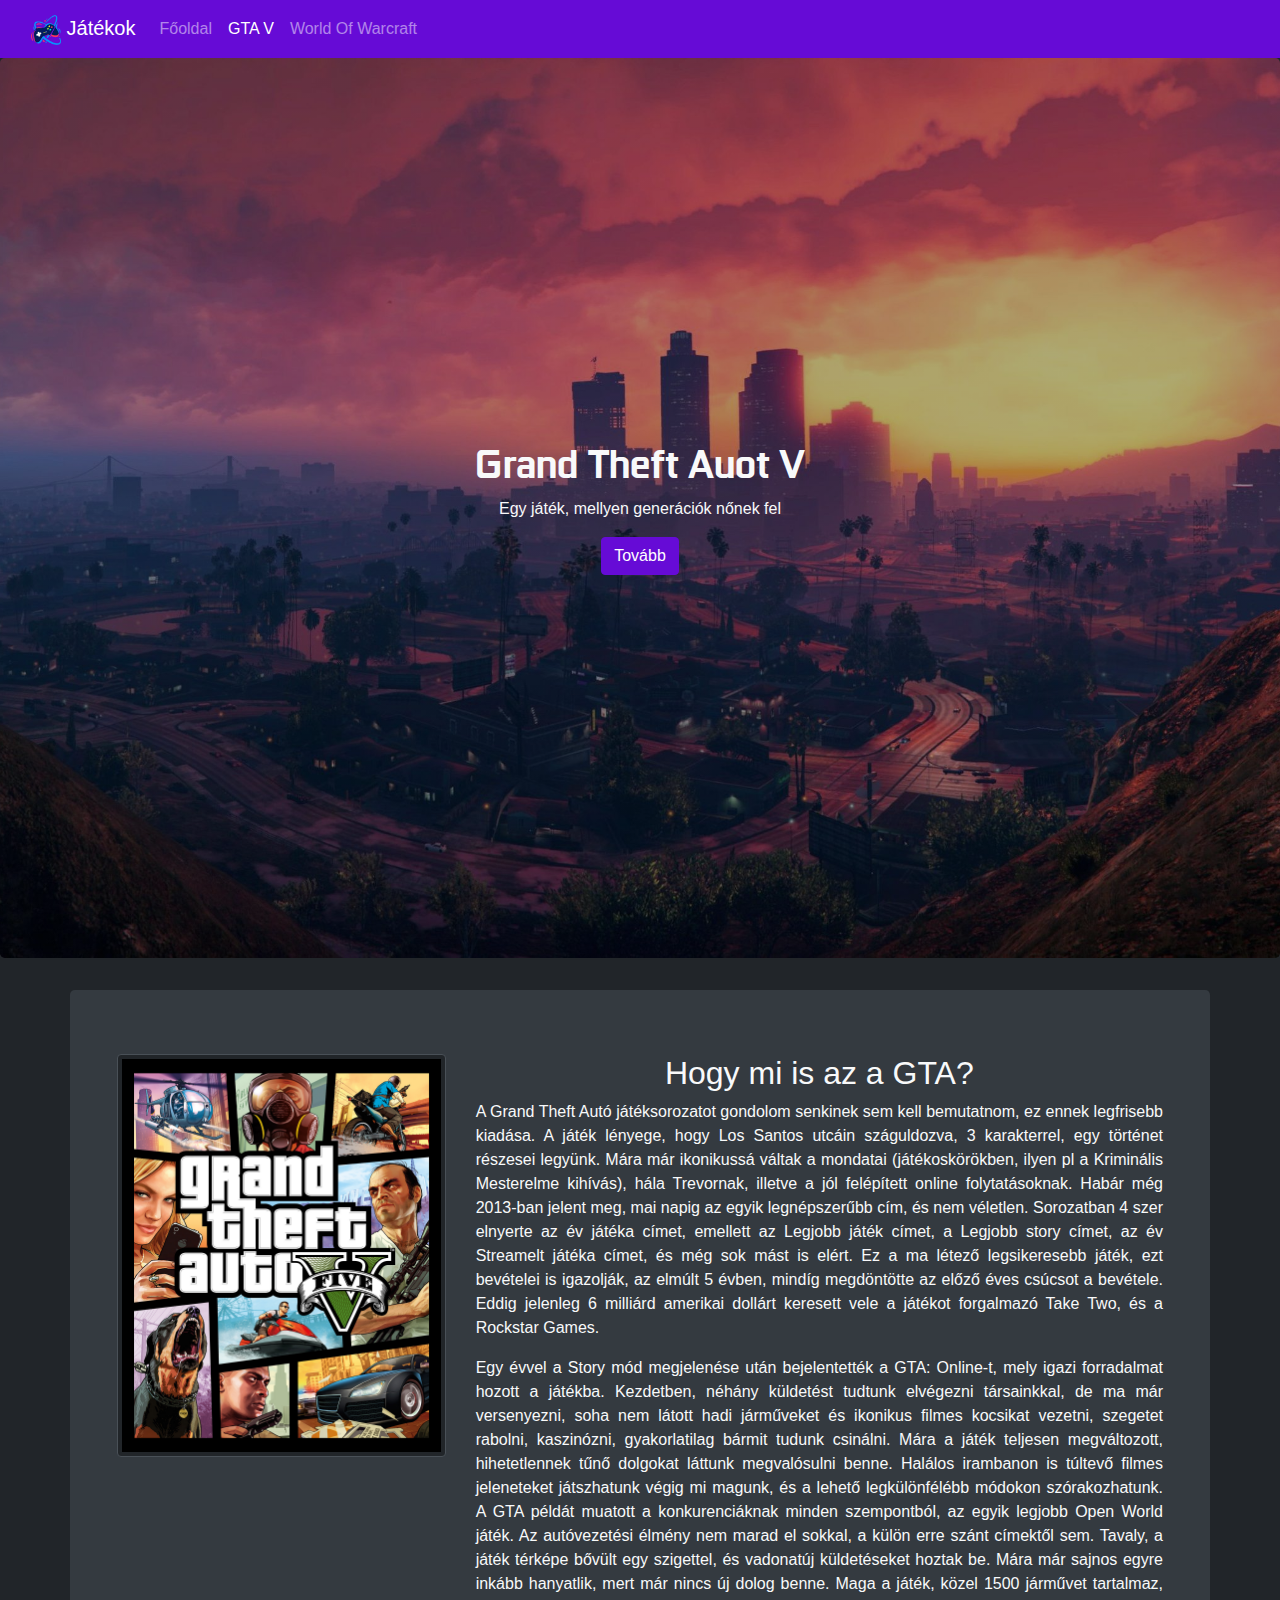
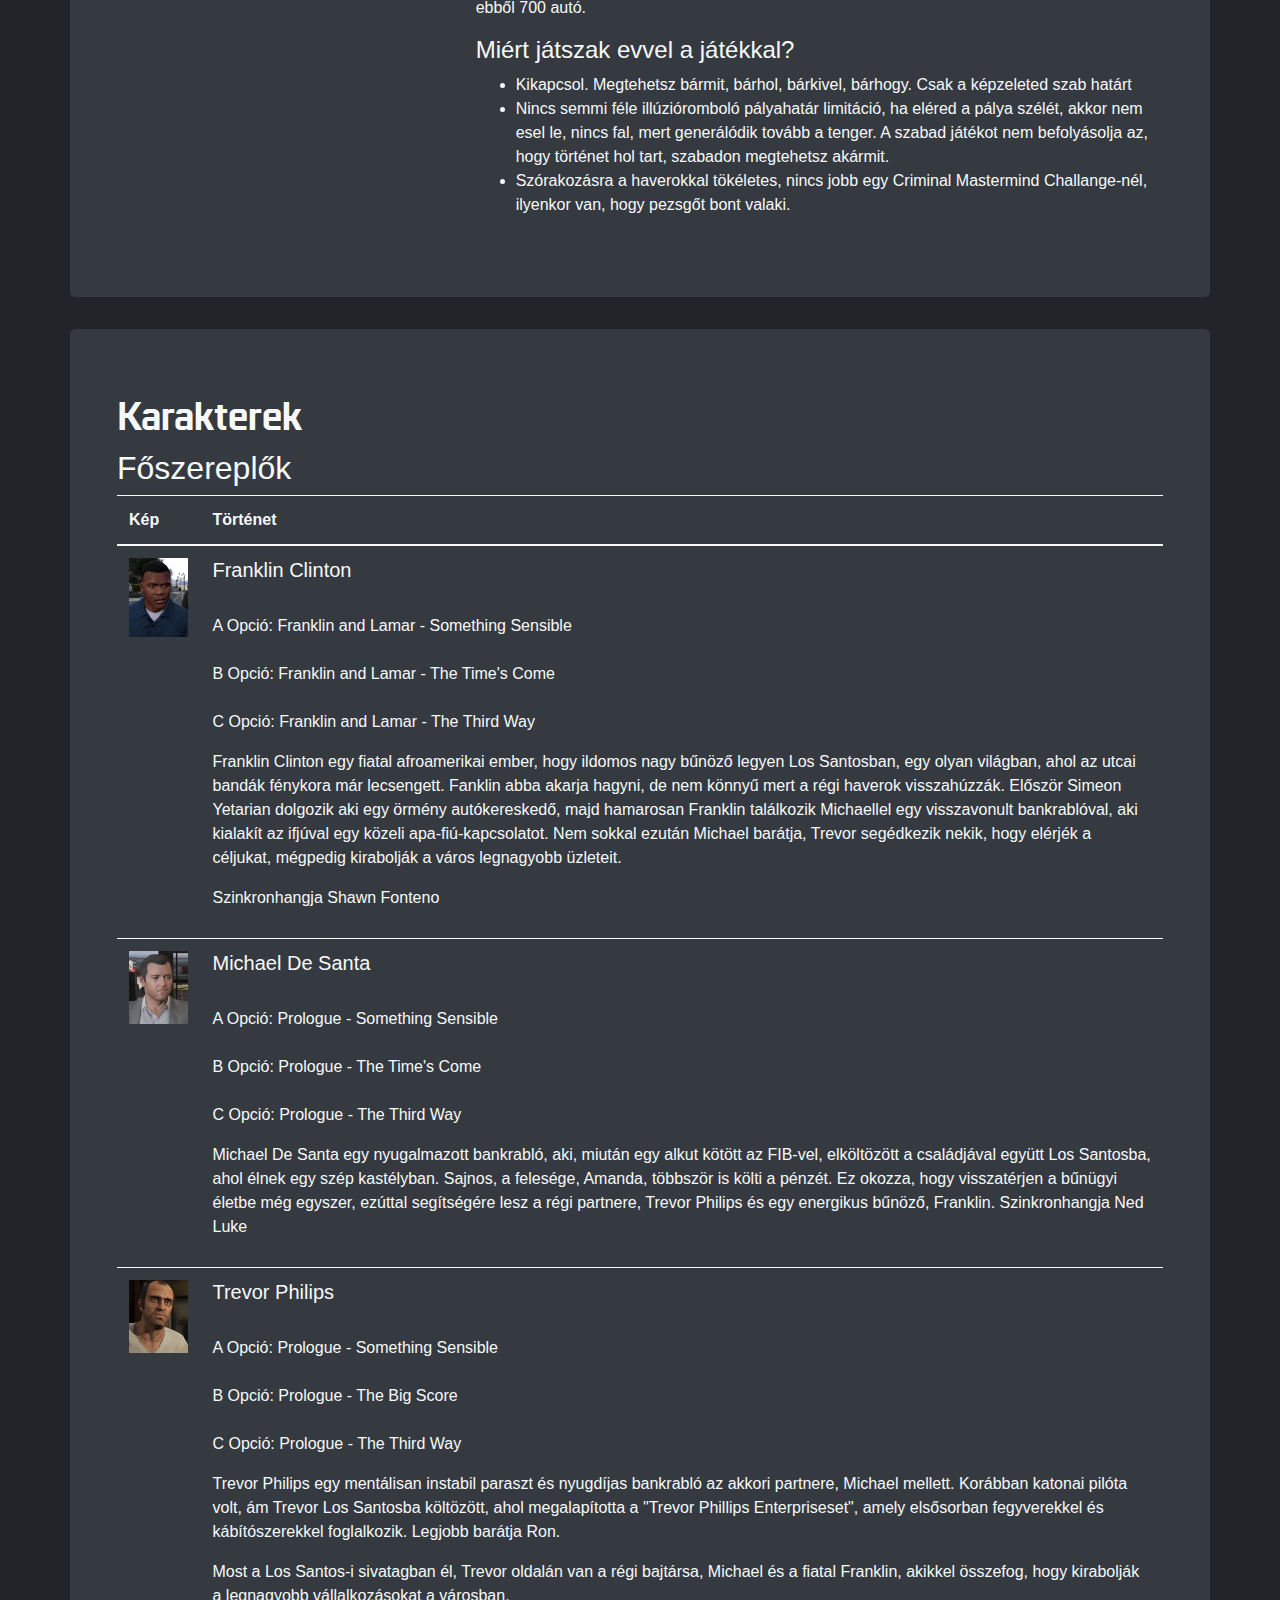
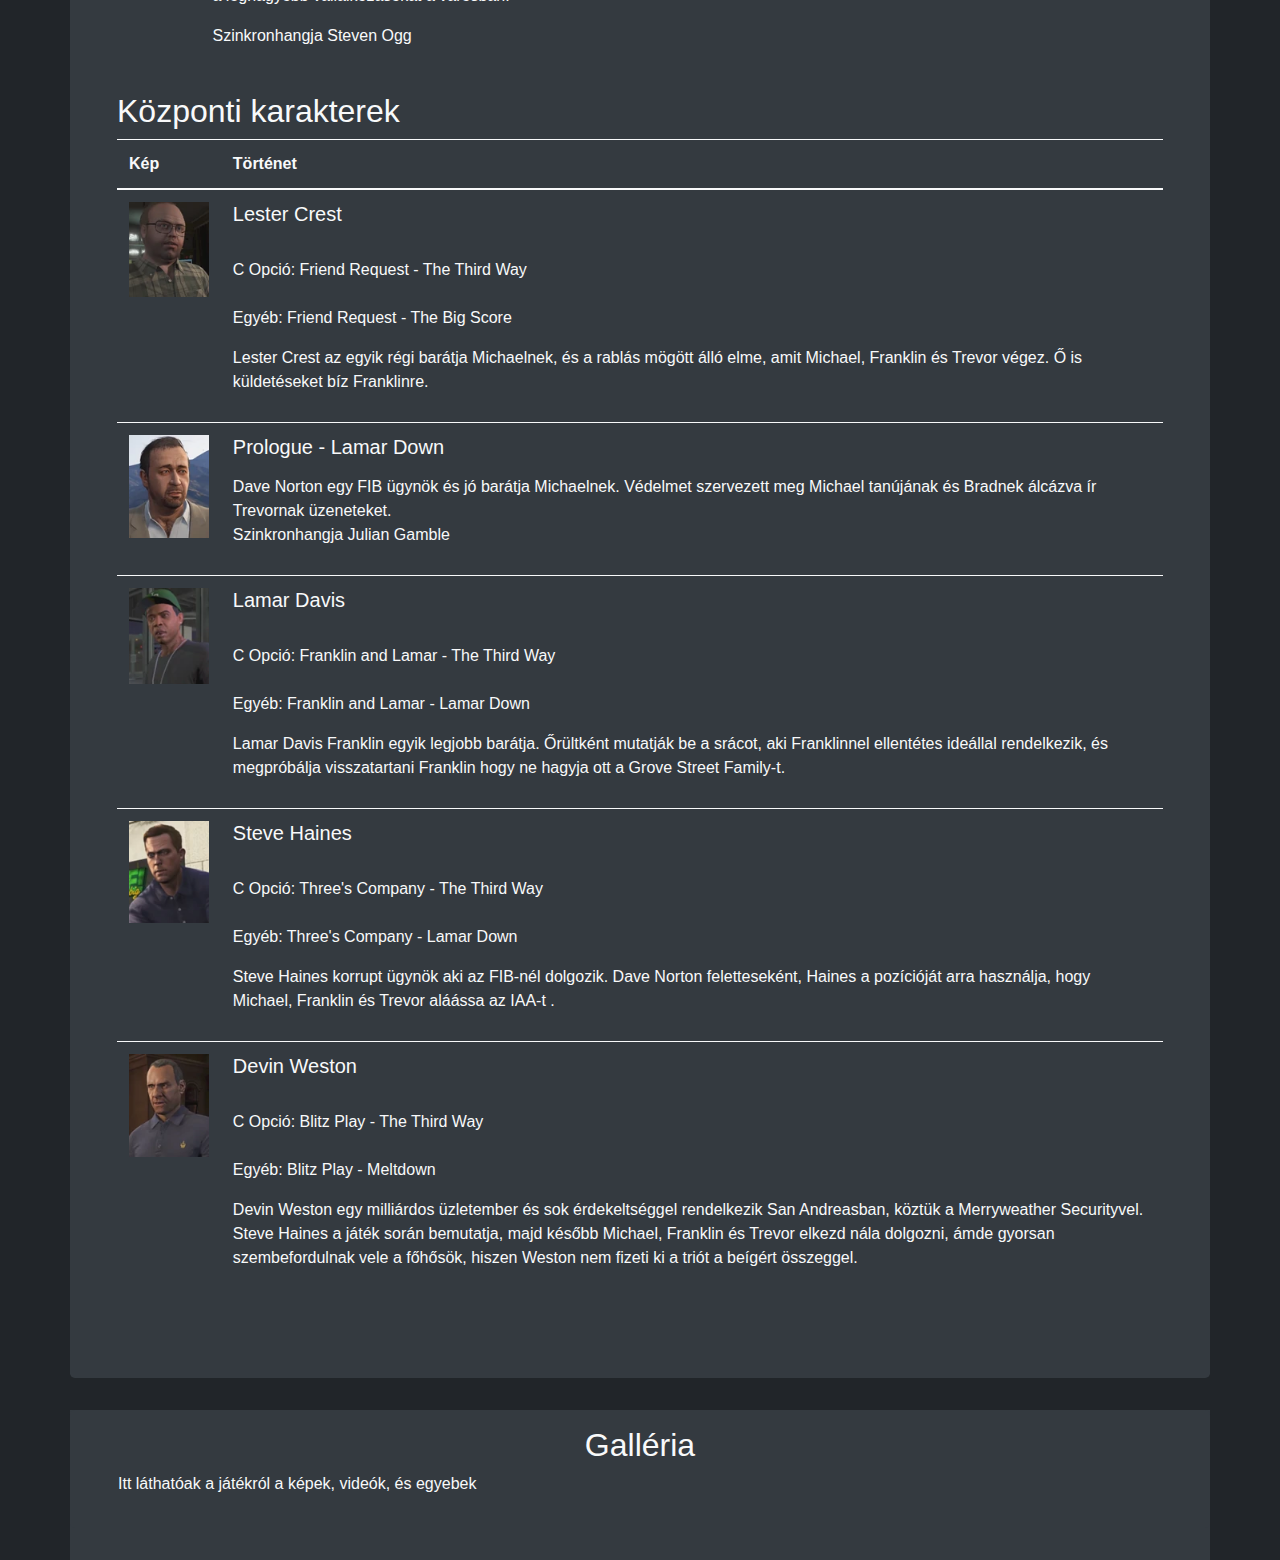
==== commit 29b79269: "Optimizing the load" ====
--- a/gta.html
+++ b/gta.html
@@ -231,60 +231,74 @@
                 <p class="text-justify">
                     Itt láthatóak a játékról a képek, videók, és egyebek
                 </p>
-                <div class="container">
-                    <div class="row">
-                        <div class="col-12 col-md-12 col-lg-6">
-                            <iframe class="img-fluid"
-                                src="https://www.youtube.com/embed/Suu5dTLKjoM">
-                            </iframe>
-                        </div>
-                        <div class="col-12 col-md-12 col-lg-6">
-                            <div class="d-block">
-                                <img src="sources/img/gta/gallery/wpp1.jpg" alt="img" class="img-thumbnail">
-                            </div>
-                        </div>
-                        <div class="col-12 col-md-12 col-lg-6">
-                            <div class="d-block">
-                                <img src="sources/img/gta/gallery/wpp2.jpg" alt="img" class="img-thumbnail">
-                            </div>
-                        </div>
-                        <div class="col-12 col-md-12 col-lg-6">
-                            <div class="d-block">
-                                <img src="sources/img/gta/gallery/wpp3.jpg" alt="img" class="img-thumbnail">
-                            </div>
-                        </div>
-                        <div class="col-12 col-md-12 col-lg-6">
-                            <div class="d-block">
-                                <img src="sources/img/gta/gallery/wpp4.jpg" alt="img" class="img-thumbnail">
-                            </div>
-                        </div>
-                        <div class="col-12 col-md-12 col-lg-6">
-                            <div class="d-block">
-                                <img src="sources/img/gta/gallery/wpp5.webp" alt="img" class="img-thumbnail">
-                            </div>
-                        </div>
-                        <div class="col-12 col-md-12 col-lg-6">
-                            <div class="d-block">
-                                <img src="sources/img/gta/gallery/wpp6.jpg" alt="img" class="img-thumbnail">
-                            </div>
-                        </div>
-                        <div class="col-12 col-md-12 col-lg-6">
-                            <div class="d-block">
-                                <img src="sources/img/gta/gallery/wpp7.jpg" alt="img" class="img-thumbnail">
-                            </div>
-                        </div>
-                        <div class="col-12 col-md-12 col-lg-6">
-                            <div class="d-block">
-                                <img src="sources/img/gta/gallery/wpp8.jpg" alt="img" class="img-thumbnail">
-                            </div>
-                        </div>
-                    </div>
+                <div class="container" id="gallery">
+
                 </div>
             </div>
         </section>
     </main>
     <script src="sources/js/bootstrap.js"></script>
     <script src="sources/js/tatar.js"></script>
+    <script>
+        let reached = false;
+        window.addEventListener("scroll", event => {
+            var top  = window.pageYOffset || document.documentElement.scrollTop
+            if (top > 1500 && !reached) {
+                makeGallery();
+                reached = true
+            }
+        }, { passive: true });
+        function makeGallery() {
+            const gallery = document.querySelector("#gallery");
+            gallery.innerHTML = `<div class="row">
+                <div class="col-12 col-md-12 col-lg-6">
+                    <iframe class="img-fluid"
+                        src="https://www.youtube.com/embed/Suu5dTLKjoM">
+                    </iframe>
+                </div>
+                <div class="col-12 col-md-12 col-lg-6">
+                    <div class="d-block">
+                        <img src="sources/img/gta/gallery/wpp1.jpg" alt="img" class="img-thumbnail">
+                    </div>
+                </div>
+                <div class="col-12 col-md-12 col-lg-6">
+                    <div class="d-block">
+                        <img src="sources/img/gta/gallery/wpp2.jpg" alt="img" class="img-thumbnail">
+                    </div>
+                </div>
+                <div class="col-12 col-md-12 col-lg-6">
+                    <div class="d-block">
+                        <img src="sources/img/gta/gallery/wpp3.jpg" alt="img" class="img-thumbnail">
+                    </div>
+                </div>
+                <div class="col-12 col-md-12 col-lg-6">
+                    <div class="d-block">
+                        <img src="sources/img/gta/gallery/wpp4.jpg" alt="img" class="img-thumbnail">
+                    </div>
+                </div>
+                <div class="col-12 col-md-12 col-lg-6">
+                    <div class="d-block">
+                        <img src="sources/img/gta/gallery/wpp5.webp" alt="img" class="img-thumbnail">
+                    </div>
+                </div>
+                <div class="col-12 col-md-12 col-lg-6">
+                    <div class="d-block">
+                        <img src="sources/img/gta/gallery/wpp6.jpg" alt="img" class="img-thumbnail">
+                    </div>
+                </div>
+                <div class="col-12 col-md-12 col-lg-6">
+                    <div class="d-block">
+                        <img src="sources/img/gta/gallery/wpp7.jpg" alt="img" class="img-thumbnail">
+                    </div>
+                </div>
+                <div class="col-12 col-md-12 col-lg-6">
+                    <div class="d-block">
+                        <img src="sources/img/gta/gallery/wpp8.jpg" alt="img" class="img-thumbnail">
+                    </div>
+                </div>
+            </div>`;
+        }
+    </script>
     <script>
         function fillTable(tbodyID, data, imgUrl) {
             const tBodySelected = document.querySelector(("#"+tbodyID))
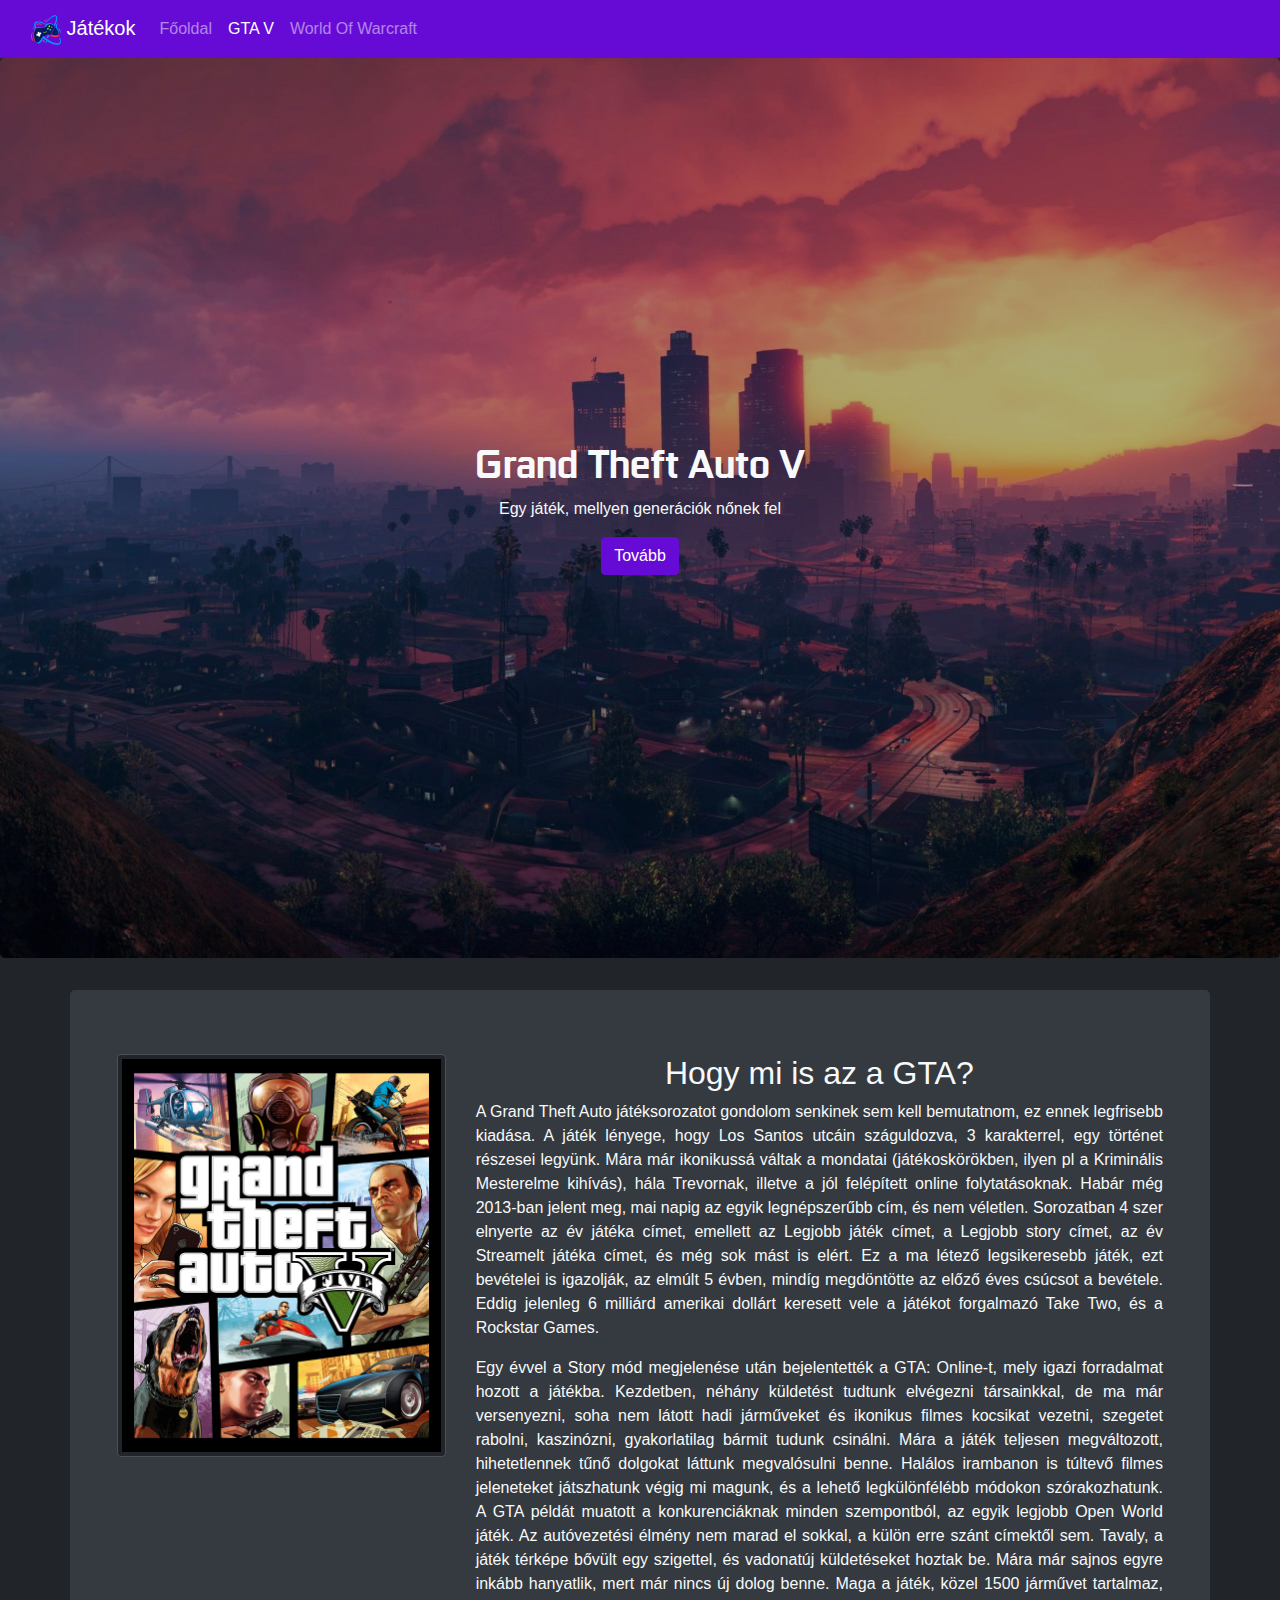
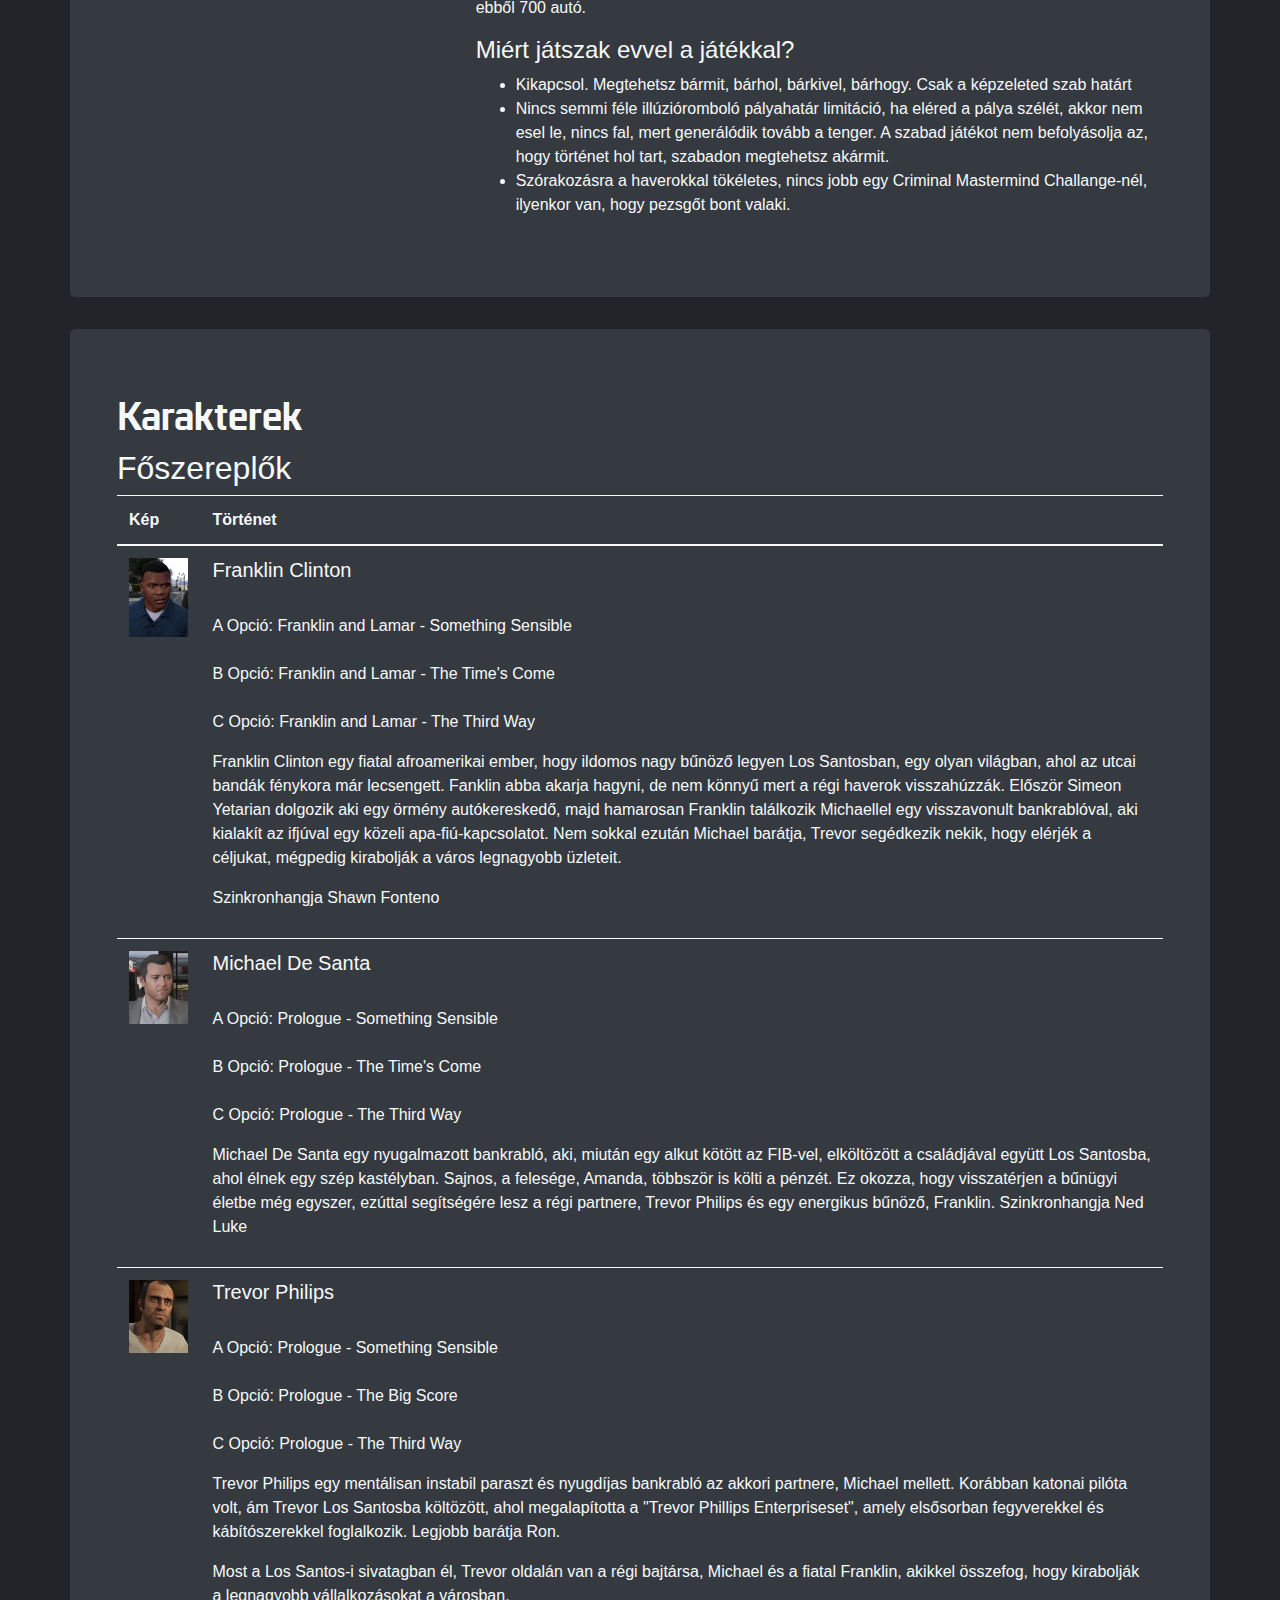
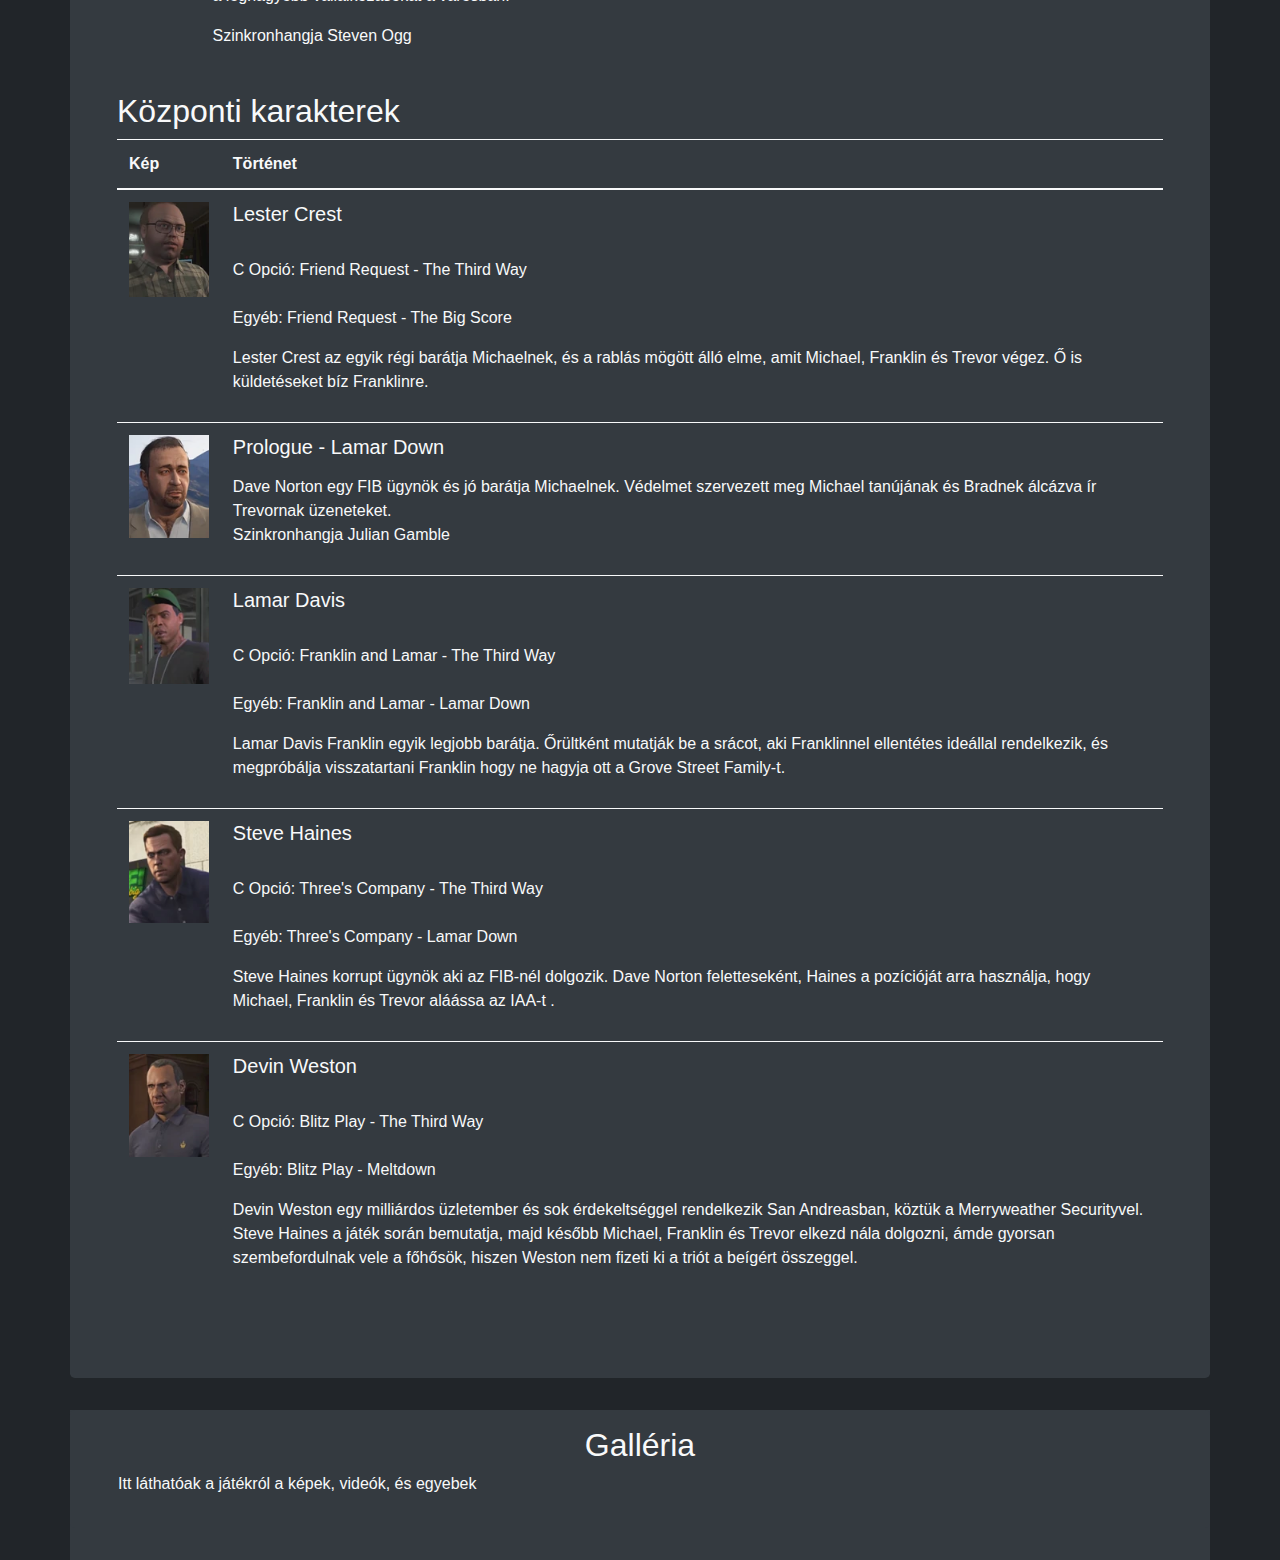
==== commit d5cf2683: "lectoring" ====
--- a/gta.html
+++ b/gta.html
@@ -50,7 +50,7 @@
     </nav>
     <header id="header" class="d-flex jumbotron opacity-0 align-items-center">
         <div class="text-center d-block m-auto">
-            <h1>Grand Theft Auot V</h1>
+            <h1>Grand Theft Auto V</h1>
             <p>
                 Egy játék, mellyen generációk nőnek fel
             </p>
@@ -65,7 +65,7 @@
             <div class="col-lg-8 col-12">
                 <h2 class="text-center">Hogy mi is az a GTA?</h2>
                 <p class="text-justify">
-                    A Grand Theft Autó játéksorozatot gondolom senkinek sem kell bemutatnom, ez ennek legfrisebb kiadása. A játék lényege, hogy Los Santos utcáin száguldozva, 3 karakterrel, egy történet részesei legyünk. Mára már ikonikussá váltak a mondatai (játékoskörökben, ilyen pl a Kriminális Mesterelme kihívás), hála Trevornak, illetve a jól felépített online folytatásoknak. Habár még 2013-ban jelent meg, mai napig az egyik legnépszerűbb cím, és nem véletlen. Sorozatban 4 szer elnyerte az év játéka címet, emellett az Legjobb játék címet, a Legjobb story címet, az év Streamelt játéka címet, és még sok mást is elért. Ez a ma létező legsikeresebb játék, ezt bevételei is igazolják, az elmúlt 5 évben, mindíg megdöntötte az előző éves csúcsot a bevétele. Eddig jelenleg 6 milliárd amerikai dollárt keresett vele a játékot forgalmazó Take Two, és a Rockstar Games.
+                    A Grand Theft Auto játéksorozatot gondolom senkinek sem kell bemutatnom, ez ennek legfrisebb kiadása. A játék lényege, hogy Los Santos utcáin száguldozva, 3 karakterrel, egy történet részesei legyünk. Mára már ikonikussá váltak a mondatai (játékoskörökben, ilyen pl a Kriminális Mesterelme kihívás), hála Trevornak, illetve a jól felépített online folytatásoknak. Habár még 2013-ban jelent meg, mai napig az egyik legnépszerűbb cím, és nem véletlen. Sorozatban 4 szer elnyerte az év játéka címet, emellett az Legjobb játék címet, a Legjobb story címet, az év Streamelt játéka címet, és még sok mást is elért. Ez a ma létező legsikeresebb játék, ezt bevételei is igazolják, az elmúlt 5 évben, mindíg megdöntötte az előző éves csúcsot a bevétele. Eddig jelenleg 6 milliárd amerikai dollárt keresett vele a játékot forgalmazó Take Two, és a Rockstar Games.
                 </p>
                 <p class="text-justify">
                     Egy évvel a Story mód megjelenése után bejelentették a GTA: Online-t, mely igazi forradalmat hozott a játékba. Kezdetben, néhány küldetést tudtunk elvégezni társainkkal, de ma már versenyezni, soha nem látott hadi járműveket és ikonikus filmes kocsikat vezetni, szegetet rabolni, kaszinózni, gyakorlatilag bármit tudunk csinálni. Mára a játék teljesen megváltozott, hihetetlennek tűnő dolgokat láttunk megvalósulni benne. Halálos irambanon is túltevő filmes jeleneteket játszhatunk végig mi magunk, és a lehető legkülönfélébb módokon szórakozhatunk. A GTA példát muatott a konkurenciáknak minden szempontból, az egyik legjobb Open World játék. Az autóvezetési élmény nem marad el sokkal, a külön erre szánt címektől sem. Tavaly, a játék térképe bővült egy szigettel, és vadonatúj küldetéseket hoztak be. Mára már sajnos egyre inkább hanyatlik, mert már nincs új dolog benne. Maga a játék, közel 1500 járművet tartalmaz, ebből 700 autó.
